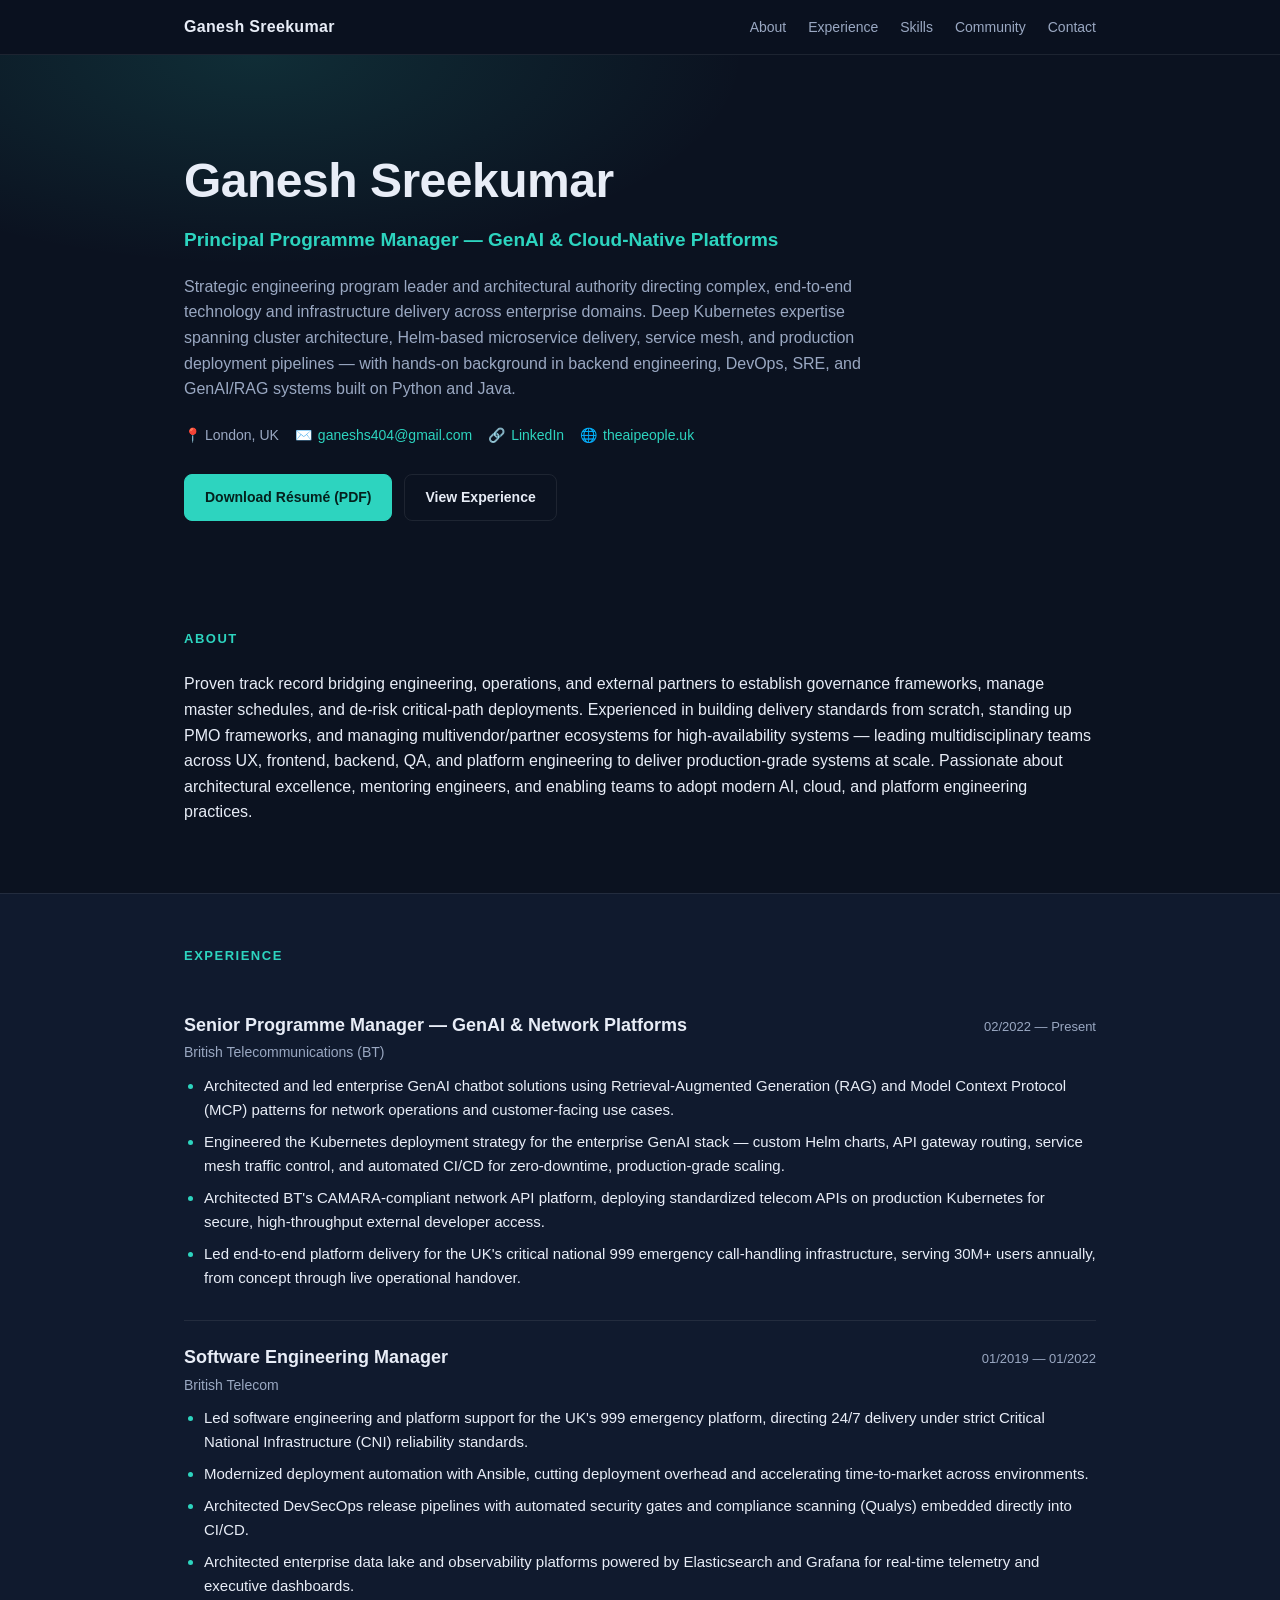
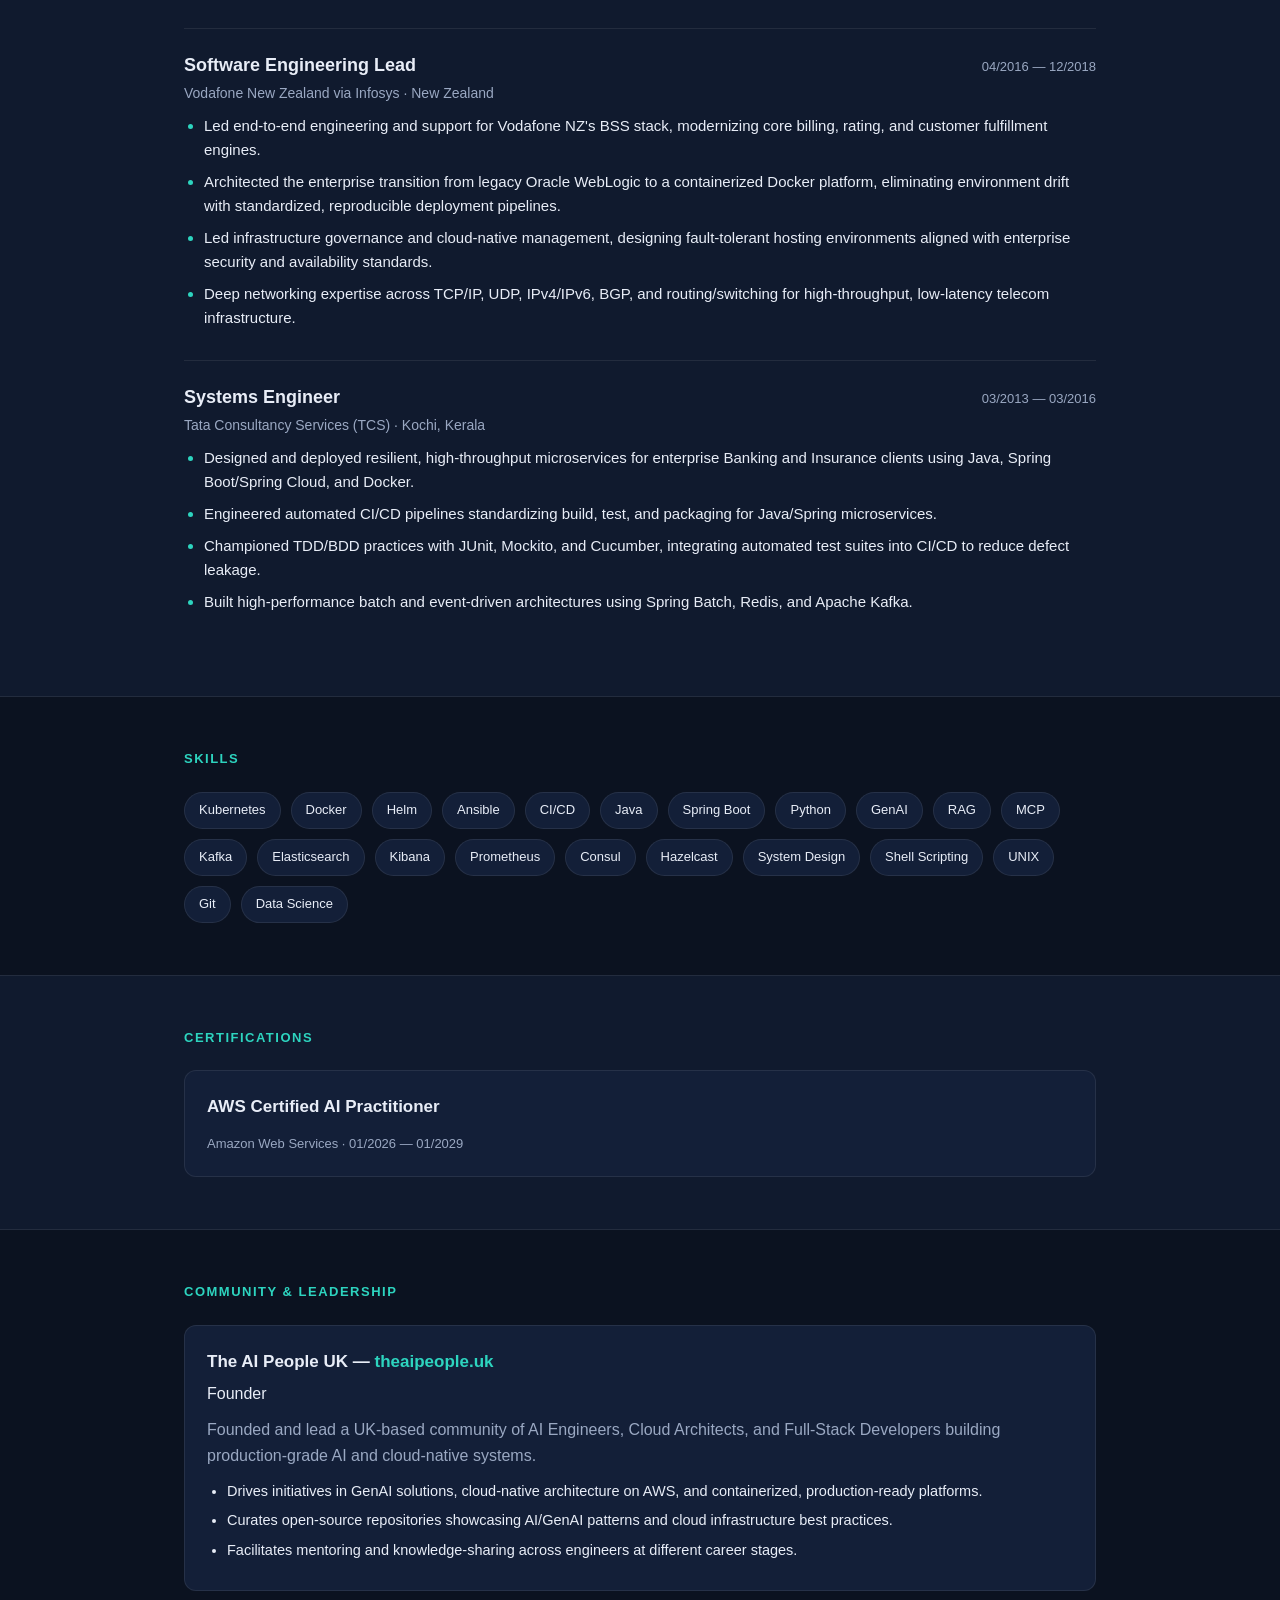
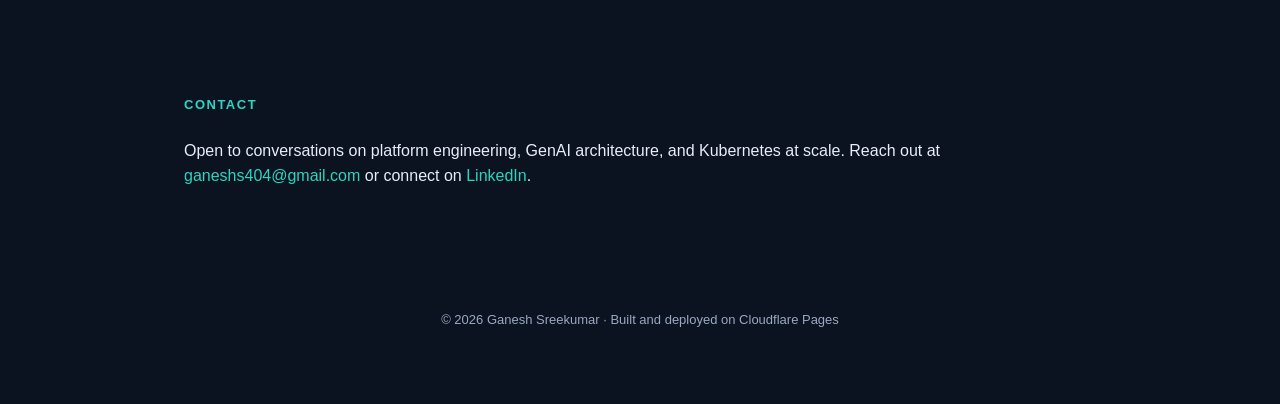
==== index.html @ 7998ae4f "Add files via upload portfolio files" ====
<!doctype html>
<html lang="en">
<head>
<meta charset="UTF-8" />
<meta name="viewport" content="width=device-width, initial-scale=1.0" />
<title>Ganesh Sreekumar — Principal Programme Manager</title>
<meta name="description" content="Ganesh Sreekumar — Strategic Engineering Program Leader specializing in Kubernetes, GenAI platforms, and cloud-native architecture." />
<style>
  :root{
    --bg: #0b1220;
    --bg-alt: #101a2e;
    --card: #131f38;
    --text: #e8edf7;
    --muted: #9aa8c2;
    --accent: #2dd4bf;
    --accent-soft: rgba(45, 212, 191, 0.14);
    --border: rgba(255,255,255,0.08);
    --max: 960px;
  }
  *{box-sizing:border-box;}
  html{scroll-behavior:smooth;}
  body{
    margin:0;
    font-family: -apple-system, BlinkMacSystemFont, "Segoe UI", Roboto, Helvetica, Arial, sans-serif;
    background: var(--bg);
    color: var(--text);
    line-height:1.6;
  }
  a{color:var(--accent); text-decoration:none;}
  a:hover{text-decoration:underline;}
  .wrap{max-width:var(--max); margin:0 auto; padding:0 24px;}

  header.site{
    position:sticky; top:0; z-index:10;
    background: rgba(11,18,32,0.85);
    backdrop-filter: blur(8px);
    border-bottom:1px solid var(--border);
  }
  nav.site{
    display:flex; align-items:center; justify-content:space-between;
    max-width:var(--max); margin:0 auto; padding:14px 24px;
  }
  nav.site .brand{font-weight:700; letter-spacing:0.3px;}
  nav.site .links{display:flex; gap:22px; font-size:14px;}
  nav.site .links a{color:var(--muted);}
  nav.site .links a:hover{color:var(--text); text-decoration:none;}

  .hero{
    padding:88px 0 56px;
    background: radial-gradient(700px 300px at 20% 0%, var(--accent-soft), transparent 70%);
  }
  .hero h1{
    font-size:clamp(32px, 5vw, 48px);
    margin:0 0 6px;
    letter-spacing:-0.5px;
  }
  .hero .role{
    color:var(--accent);
    font-weight:600;
    font-size:19px;
    margin:0 0 18px;
  }
  .hero .summary{
    color:var(--muted);
    max-width:700px;
    font-size:16px;
  }
  .hero .meta{
    display:flex; flex-wrap:wrap; gap:16px;
    margin-top:22px; font-size:14px; color:var(--muted);
  }
  .hero .meta span{display:inline-flex; align-items:center; gap:6px;}
  .cta-row{margin-top:28px; display:flex; gap:12px; flex-wrap:wrap;}
  .btn{
    display:inline-block; padding:11px 20px; border-radius:8px;
    font-size:14px; font-weight:600; border:1px solid var(--border);
  }
  .btn.primary{background:var(--accent); color:#04211d; border-color:var(--accent);}
  .btn.primary:hover{opacity:0.9; text-decoration:none;}
  .btn.ghost{color:var(--text);}
  .btn.ghost:hover{border-color:var(--accent); text-decoration:none;}

  section{padding:52px 0;}
  section h2{
    font-size:13px; text-transform:uppercase; letter-spacing:1.5px;
    color:var(--accent); margin:0 0 22px;
  }
  section.alt{background:var(--bg-alt); border-top:1px solid var(--border); border-bottom:1px solid var(--border);}

  .job{
    padding:22px 0; border-top:1px solid var(--border);
  }
  .job:first-of-type{border-top:none;}
  .job-head{
    display:flex; justify-content:space-between; align-items:baseline; flex-wrap:wrap; gap:8px;
  }
  .job-head h3{margin:0; font-size:18px;}
  .job-head .dates{color:var(--muted); font-size:13px; white-space:nowrap;}
  .job .company{color:var(--muted); font-size:14px; margin:2px 0 10px;}
  .job ul{margin:0; padding-left:20px; color:var(--text);}
  .job li{margin-bottom:8px; font-size:15px;}
  .job li::marker{color:var(--accent);}

  .skills{display:flex; flex-wrap:wrap; gap:10px;}
  .skills span{
    background:var(--card); border:1px solid var(--border);
    padding:7px 14px; border-radius:999px; font-size:13px; color:var(--text);
  }

  .cert-card, .community-card{
    background:var(--card); border:1px solid var(--border); border-radius:12px;
    padding:22px;
  }
  .cert-card h3, .community-card h3{margin:0 0 6px; font-size:17px;}
  .cert-card .dates{color:var(--muted); font-size:13px; margin-bottom:0;}
  .community-card p{color:var(--muted); margin:10px 0 0;}
  .community-card ul{margin:12px 0 0; padding-left:20px; color:var(--text);}
  .community-card li{margin-bottom:6px; font-size:14.5px;}

  footer{
    padding:40px 0 60px; text-align:center; color:var(--muted); font-size:13px;
  }
  footer a{color:var(--muted);}
  footer a:hover{color:var(--accent);}
</style>
</head>
<body>

<header class="site">
  <nav class="site">
    <div class="brand">Ganesh Sreekumar</div>
    <div class="links">
      <a href="#about">About</a>
      <a href="#experience">Experience</a>
      <a href="#skills">Skills</a>
      <a href="#community">Community</a>
      <a href="#contact">Contact</a>
    </div>
  </nav>
</header>

<section class="hero">
  <div class="wrap">
    <h1>Ganesh Sreekumar</h1>
    <p class="role">Principal Programme Manager — GenAI &amp; Cloud-Native Platforms</p>
    <p class="summary">
      Strategic engineering program leader and architectural authority directing complex,
      end-to-end technology and infrastructure delivery across enterprise domains. Deep
      Kubernetes expertise spanning cluster architecture, Helm-based microservice delivery,
      service mesh, and production deployment pipelines — with hands-on background in
      backend engineering, DevOps, SRE, and GenAI/RAG systems built on Python and Java.
    </p>
    <div class="meta">
      <span>📍 London, UK</span>
      <span>✉️ <a href="mailto:ganeshs404@gmail.com">ganeshs404@gmail.com</a></span>
      <span>🔗 <a href="https://linkedin.com/in/ganesh-sreekumar-a148a0a6" target="_blank" rel="noopener">LinkedIn</a></span>
      <span>🌐 <a href="https://theaipeople.uk/" target="_blank" rel="noopener">theaipeople.uk</a></span>
    </div>
    <div class="cta-row">
      <a class="btn primary" href="resume.pdf" download>Download Résumé (PDF)</a>
      <a class="btn ghost" href="#experience">View Experience</a>
    </div>
  </div>
</section>

<section id="about">
  <div class="wrap">
    <h2>About</h2>
    <p class="summary" style="max-width:100%;">
      Proven track record bridging engineering, operations, and external partners to establish
      governance frameworks, manage master schedules, and de-risk critical-path deployments.
      Experienced in building delivery standards from scratch, standing up PMO frameworks, and
      managing multivendor/partner ecosystems for high-availability systems — leading
      multidisciplinary teams across UX, frontend, backend, QA, and platform engineering to
      deliver production-grade systems at scale. Passionate about architectural excellence,
      mentoring engineers, and enabling teams to adopt modern AI, cloud, and platform
      engineering practices.
    </p>
  </div>
</section>

<section id="experience" class="alt">
  <div class="wrap">
    <h2>Experience</h2>

    <div class="job">
      <div class="job-head">
        <h3>Senior Programme Manager — GenAI &amp; Network Platforms</h3>
        <span class="dates">02/2022 — Present</span>
      </div>
      <p class="company">British Telecommunications (BT)</p>
      <ul>
        <li>Architected and led enterprise GenAI chatbot solutions using Retrieval-Augmented Generation (RAG) and Model Context Protocol (MCP) patterns for network operations and customer-facing use cases.</li>
        <li>Engineered the Kubernetes deployment strategy for the enterprise GenAI stack — custom Helm charts, API gateway routing, service mesh traffic control, and automated CI/CD for zero-downtime, production-grade scaling.</li>
        <li>Architected BT's CAMARA-compliant network API platform, deploying standardized telecom APIs on production Kubernetes for secure, high-throughput external developer access.</li>
        <li>Led end-to-end platform delivery for the UK's critical national 999 emergency call-handling infrastructure, serving 30M+ users annually, from concept through live operational handover.</li>
      </ul>
    </div>

    <div class="job">
      <div class="job-head">
        <h3>Software Engineering Manager</h3>
        <span class="dates">01/2019 — 01/2022</span>
      </div>
      <p class="company">British Telecom</p>
      <ul>
        <li>Led software engineering and platform support for the UK's 999 emergency platform, directing 24/7 delivery under strict Critical National Infrastructure (CNI) reliability standards.</li>
        <li>Modernized deployment automation with Ansible, cutting deployment overhead and accelerating time-to-market across environments.</li>
        <li>Architected DevSecOps release pipelines with automated security gates and compliance scanning (Qualys) embedded directly into CI/CD.</li>
        <li>Architected enterprise data lake and observability platforms powered by Elasticsearch and Grafana for real-time telemetry and executive dashboards.</li>
      </ul>
    </div>

    <div class="job">
      <div class="job-head">
        <h3>Software Engineering Lead</h3>
        <span class="dates">04/2016 — 12/2018</span>
      </div>
      <p class="company">Vodafone New Zealand via Infosys · New Zealand</p>
      <ul>
        <li>Led end-to-end engineering and support for Vodafone NZ's BSS stack, modernizing core billing, rating, and customer fulfillment engines.</li>
        <li>Architected the enterprise transition from legacy Oracle WebLogic to a containerized Docker platform, eliminating environment drift with standardized, reproducible deployment pipelines.</li>
        <li>Led infrastructure governance and cloud-native management, designing fault-tolerant hosting environments aligned with enterprise security and availability standards.</li>
        <li>Deep networking expertise across TCP/IP, UDP, IPv4/IPv6, BGP, and routing/switching for high-throughput, low-latency telecom infrastructure.</li>
      </ul>
    </div>

    <div class="job">
      <div class="job-head">
        <h3>Systems Engineer</h3>
        <span class="dates">03/2013 — 03/2016</span>
      </div>
      <p class="company">Tata Consultancy Services (TCS) · Kochi, Kerala</p>
      <ul>
        <li>Designed and deployed resilient, high-throughput microservices for enterprise Banking and Insurance clients using Java, Spring Boot/Spring Cloud, and Docker.</li>
        <li>Engineered automated CI/CD pipelines standardizing build, test, and packaging for Java/Spring microservices.</li>
        <li>Championed TDD/BDD practices with JUnit, Mockito, and Cucumber, integrating automated test suites into CI/CD to reduce defect leakage.</li>
        <li>Built high-performance batch and event-driven architectures using Spring Batch, Redis, and Apache Kafka.</li>
      </ul>
    </div>
  </div>
</section>

<section id="skills">
  <div class="wrap">
    <h2>Skills</h2>
    <div class="skills">
      <span>Kubernetes</span><span>Docker</span><span>Helm</span><span>Ansible</span>
      <span>CI/CD</span><span>Java</span><span>Spring Boot</span><span>Python</span>
      <span>GenAI</span><span>RAG</span><span>MCP</span><span>Kafka</span>
      <span>Elasticsearch</span><span>Kibana</span><span>Prometheus</span><span>Consul</span>
      <span>Hazelcast</span><span>System Design</span><span>Shell Scripting</span><span>UNIX</span>
      <span>Git</span><span>Data Science</span>
    </div>
  </div>
</section>

<section id="certifications" class="alt">
  <div class="wrap">
    <h2>Certifications</h2>
    <div class="cert-card">
      <h3>AWS Certified AI Practitioner</h3>
      <p class="dates">Amazon Web Services · 01/2026 — 01/2029</p>
    </div>
  </div>
</section>

<section id="community">
  <div class="wrap">
    <h2>Community &amp; Leadership</h2>
    <div class="community-card">
      <h3>The AI People UK — <a href="https://theaipeople.uk/" target="_blank" rel="noopener">theaipeople.uk</a></h3>
      <p style="color:var(--text); margin:0;">Founder</p>
      <p>Founded and lead a UK-based community of AI Engineers, Cloud Architects, and Full-Stack Developers building production-grade AI and cloud-native systems.</p>
      <ul>
        <li>Drives initiatives in GenAI solutions, cloud-native architecture on AWS, and containerized, production-ready platforms.</li>
        <li>Curates open-source repositories showcasing AI/GenAI patterns and cloud infrastructure best practices.</li>
        <li>Facilitates mentoring and knowledge-sharing across engineers at different career stages.</li>
      </ul>
    </div>
  </div>
</section>

<section id="contact">
  <div class="wrap">
    <h2>Contact</h2>
    <p class="summary" style="max-width:100%;">
      Open to conversations on platform engineering, GenAI architecture, and Kubernetes at scale.
      Reach out at <a href="mailto:ganeshs404@gmail.com">ganeshs404@gmail.com</a> or connect on
      <a href="https://linkedin.com/in/ganesh-sreekumar-a148a0a6" target="_blank" rel="noopener">LinkedIn</a>.
    </p>
  </div>
</section>

<footer>
  <div class="wrap">
    <p>© <span id="year"></span> Ganesh Sreekumar · Built and deployed on Cloudflare Pages</p>
  </div>
</footer>

<script>document.getElementById('year').textContent = new Date().getFullYear();</script>
</body>
</html>
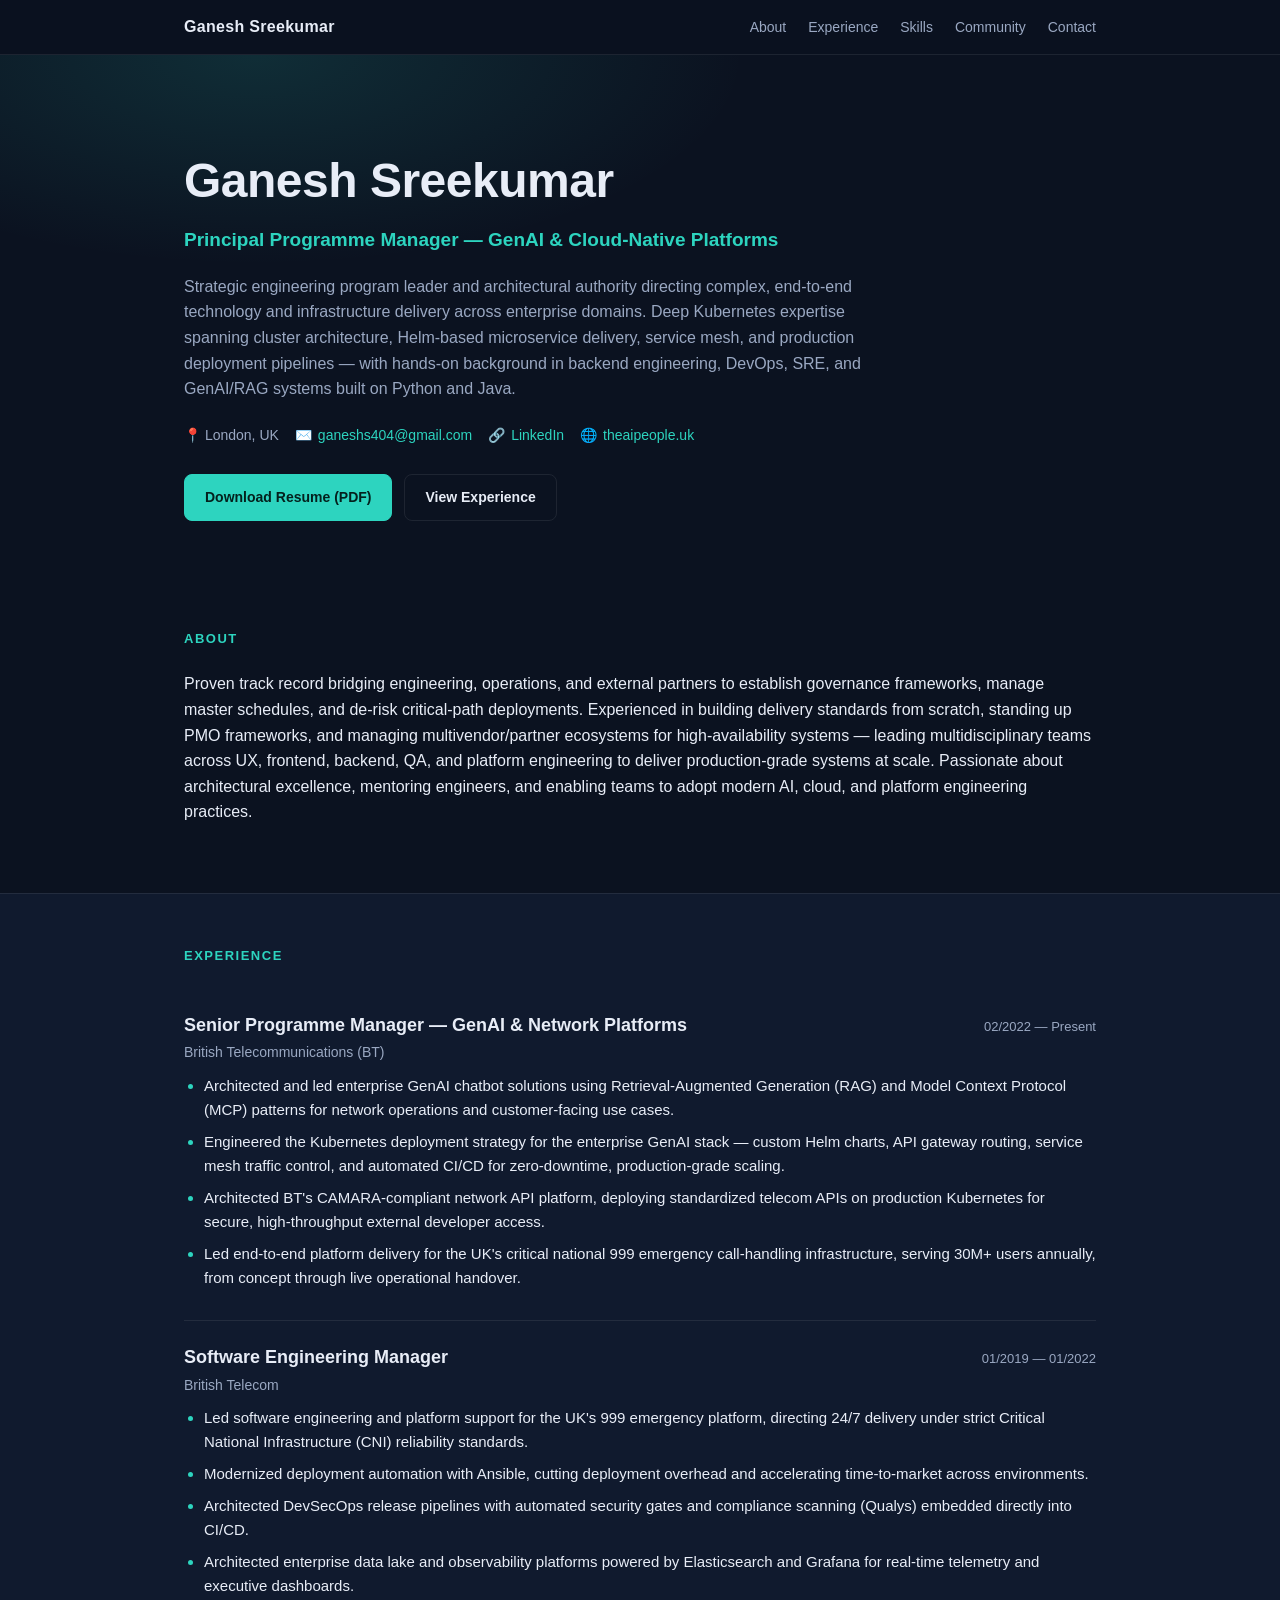
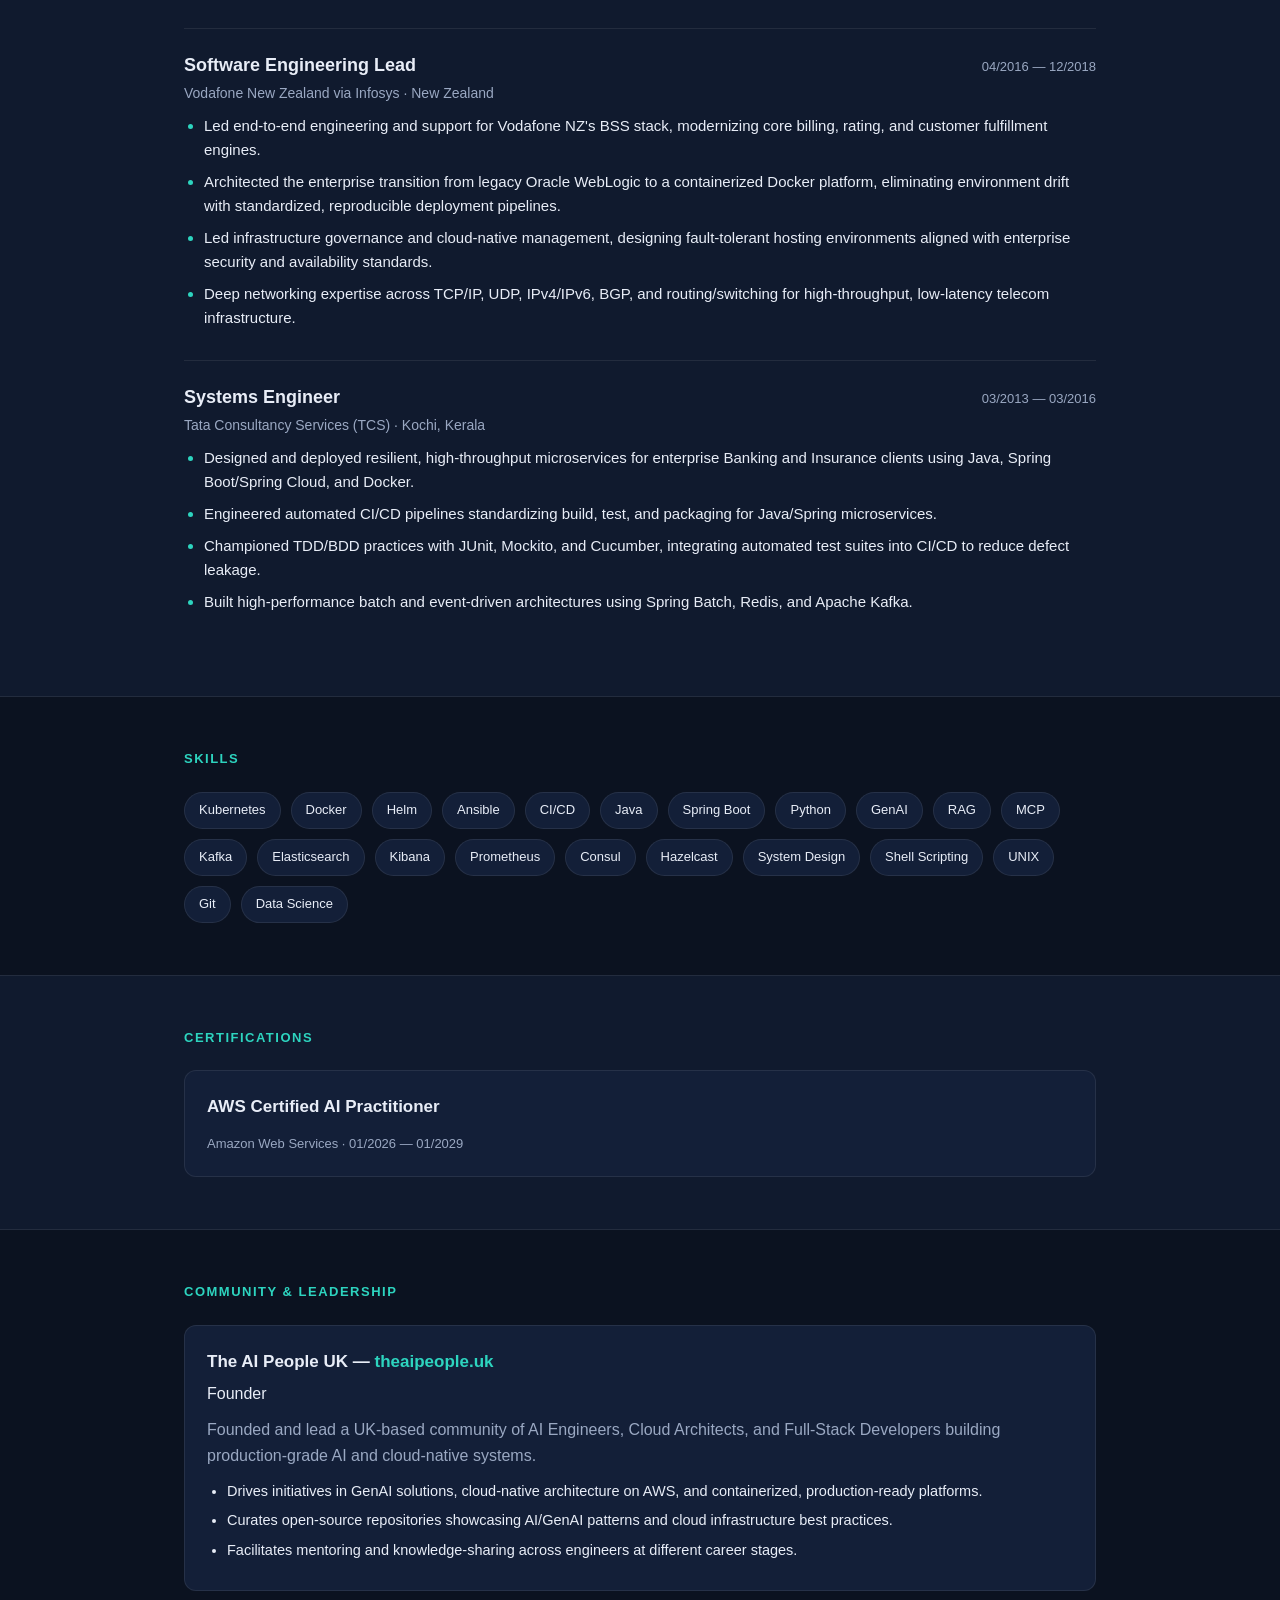
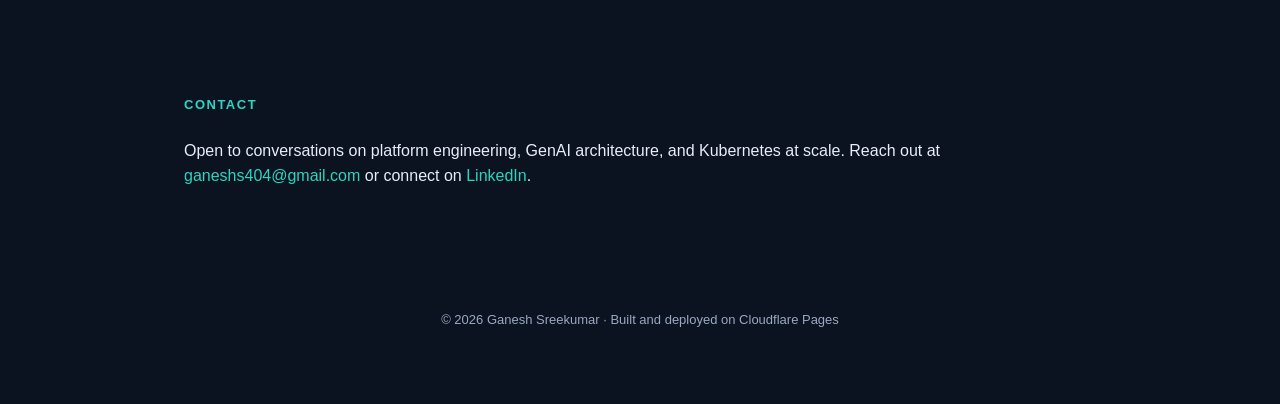
==== commit 1d6274c0: "Add files via upload" ====
--- a/index.html
+++ b/index.html
@@ -154,10 +154,10 @@
       <span>📍 London, UK</span>
       <span>✉️ <a href="mailto:ganeshs404@gmail.com">ganeshs404@gmail.com</a></span>
       <span>🔗 <a href="https://linkedin.com/in/ganesh-sreekumar-a148a0a6" target="_blank" rel="noopener">LinkedIn</a></span>
-      <span>🌐 <a href="https://theaipeople.uk/" target="_blank" rel="noopener">theaipeople.uk</a></span>
+      <span>🌐 <a href="https://ganeshsreekumar.com" target="_blank" rel="noopener">theaipeople.uk</a></span>
     </div>
     <div class="cta-row">
-      <a class="btn primary" href="resume.pdf" download>Download Résumé (PDF)</a>
+      <a class="btn primary" href="resume.pdf" download>Download Resume (PDF)</a>
       <a class="btn ghost" href="#experience">View Experience</a>
     </div>
   </div>
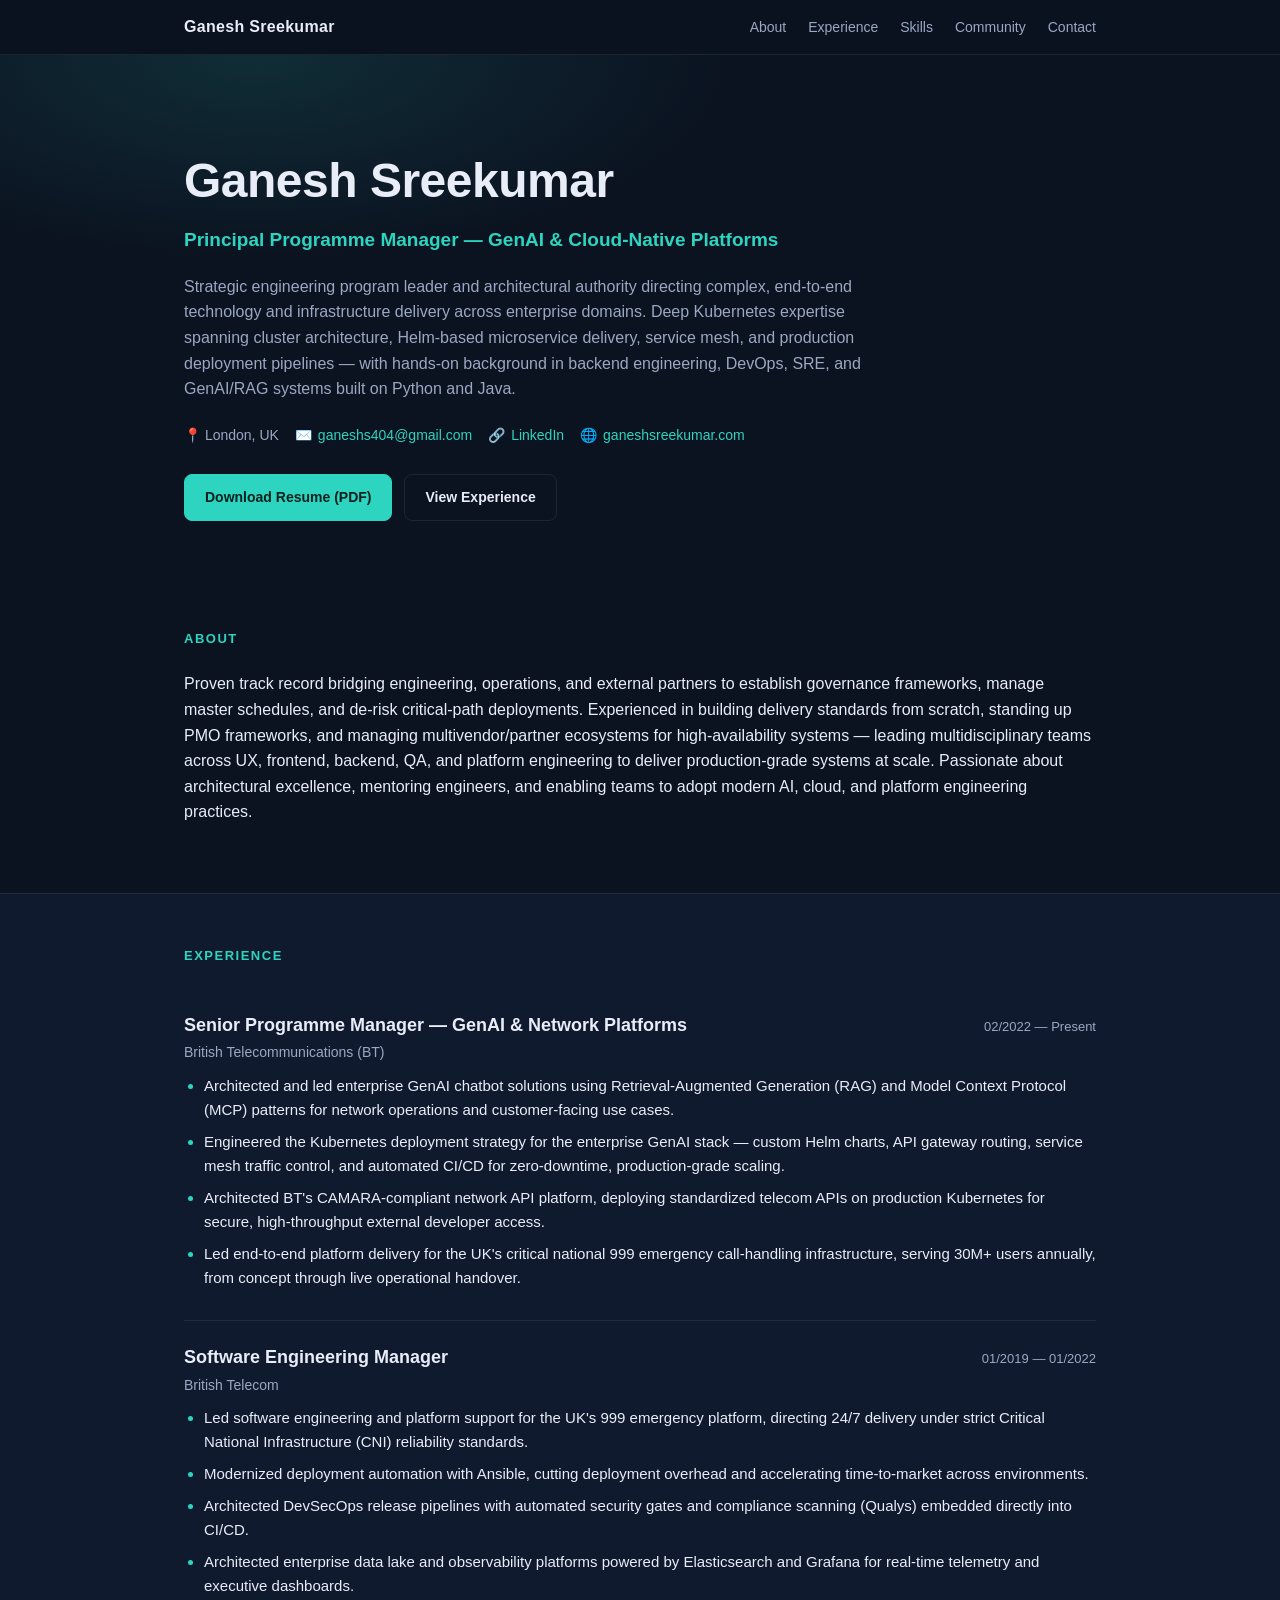
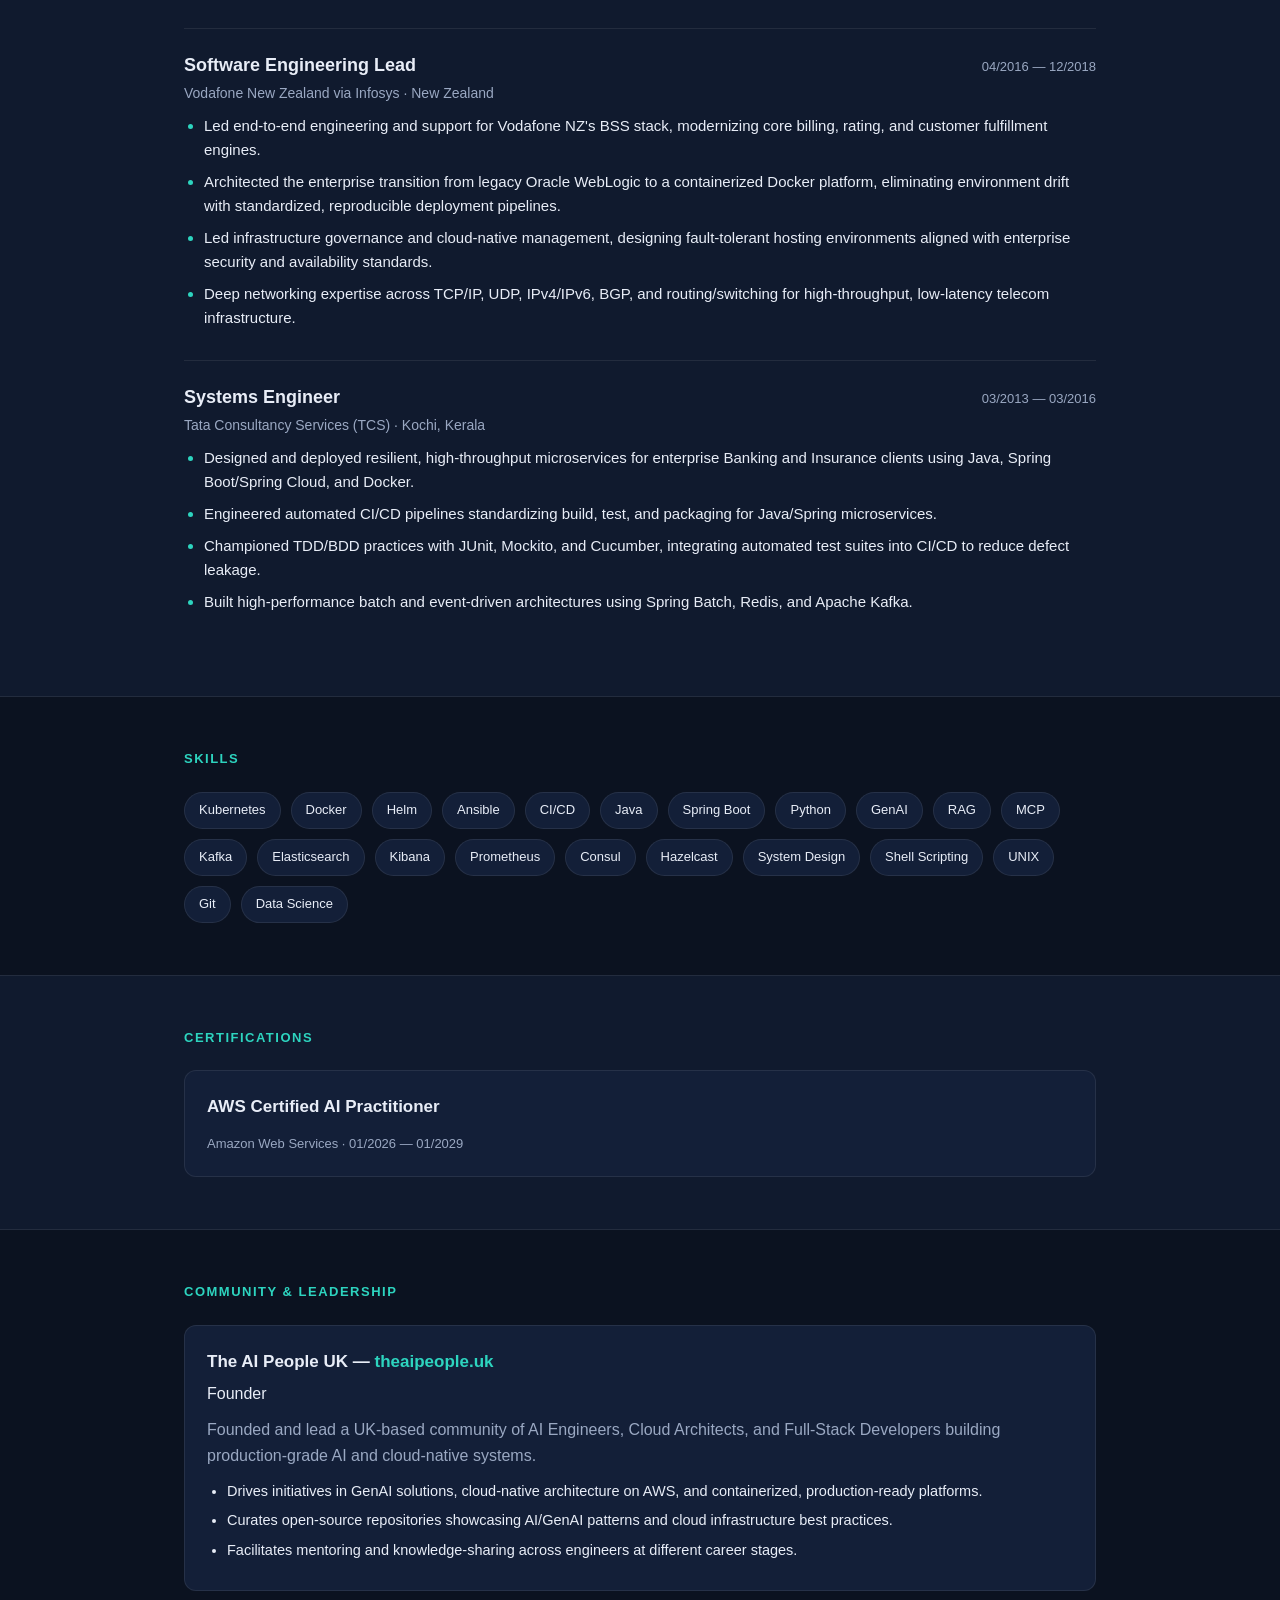
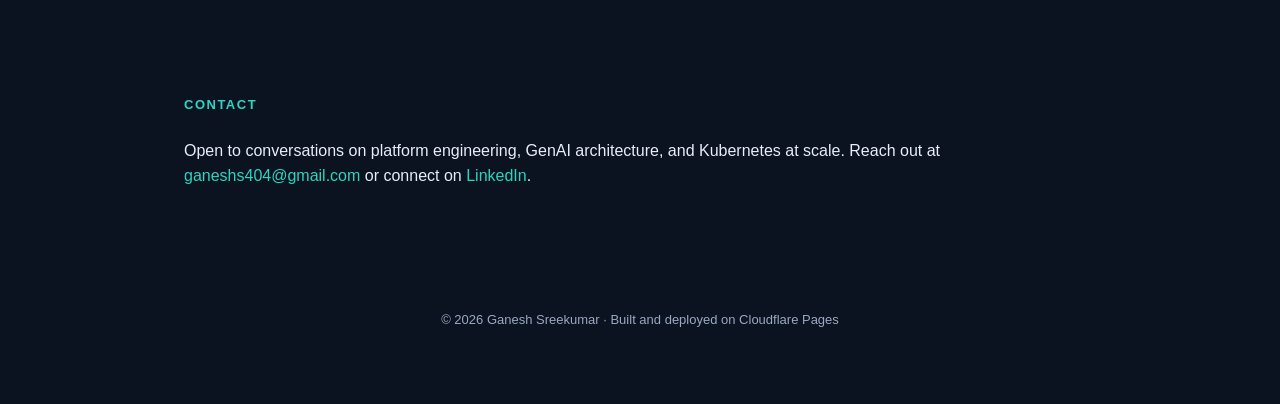
==== commit c359667c: "Change website link to ganeshsreekumar.com Updated the website link in the meta section to point to " ====
--- a/index.html
+++ b/index.html
@@ -154,7 +154,7 @@
       <span>📍 London, UK</span>
       <span>✉️ <a href="mailto:ganeshs404@gmail.com">ganeshs404@gmail.com</a></span>
       <span>🔗 <a href="https://linkedin.com/in/ganesh-sreekumar-a148a0a6" target="_blank" rel="noopener">LinkedIn</a></span>
-      <span>🌐 <a href="https://ganeshsreekumar.com" target="_blank" rel="noopener">theaipeople.uk</a></span>
+      <span>🌐 <a href="https://ganeshsreekumar.com" target="_blank" rel="noopener">ganeshsreekumar.com</a></span>
     </div>
     <div class="cta-row">
       <a class="btn primary" href="resume.pdf" download>Download Resume (PDF)</a>
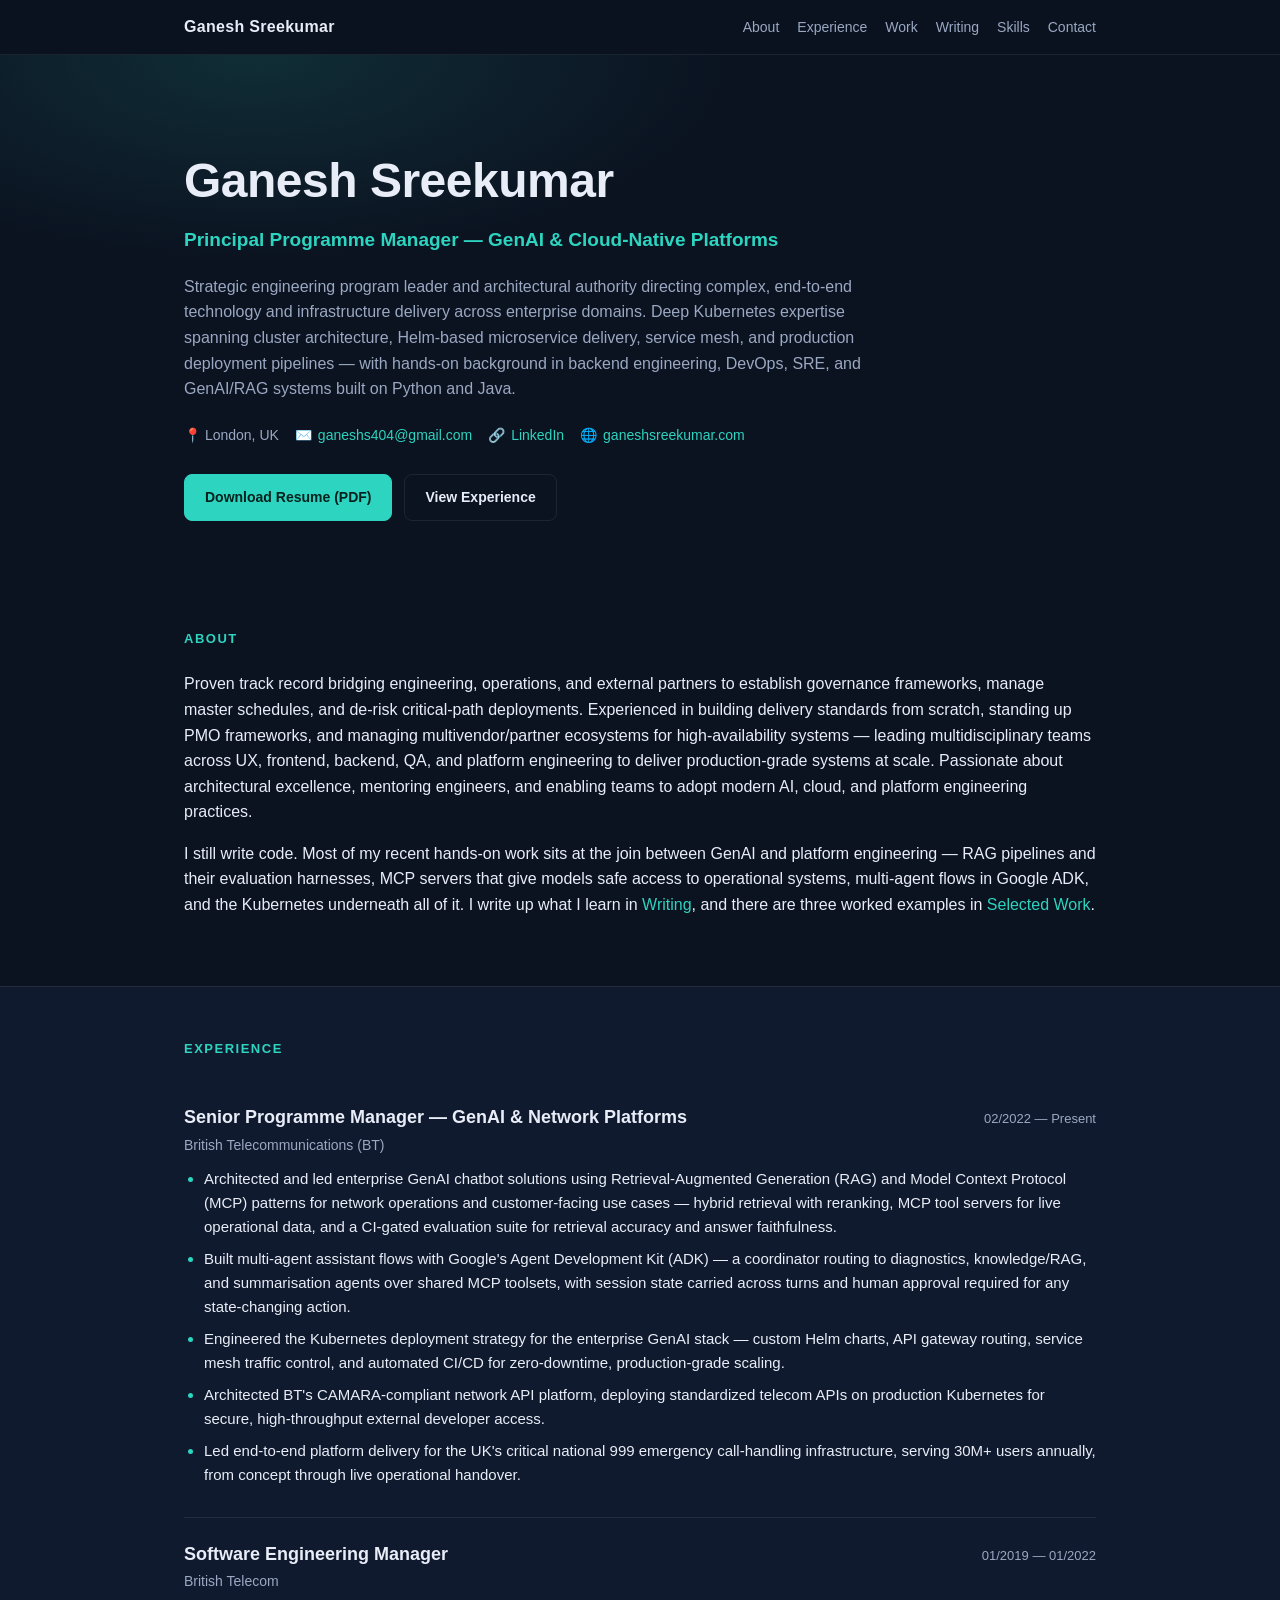
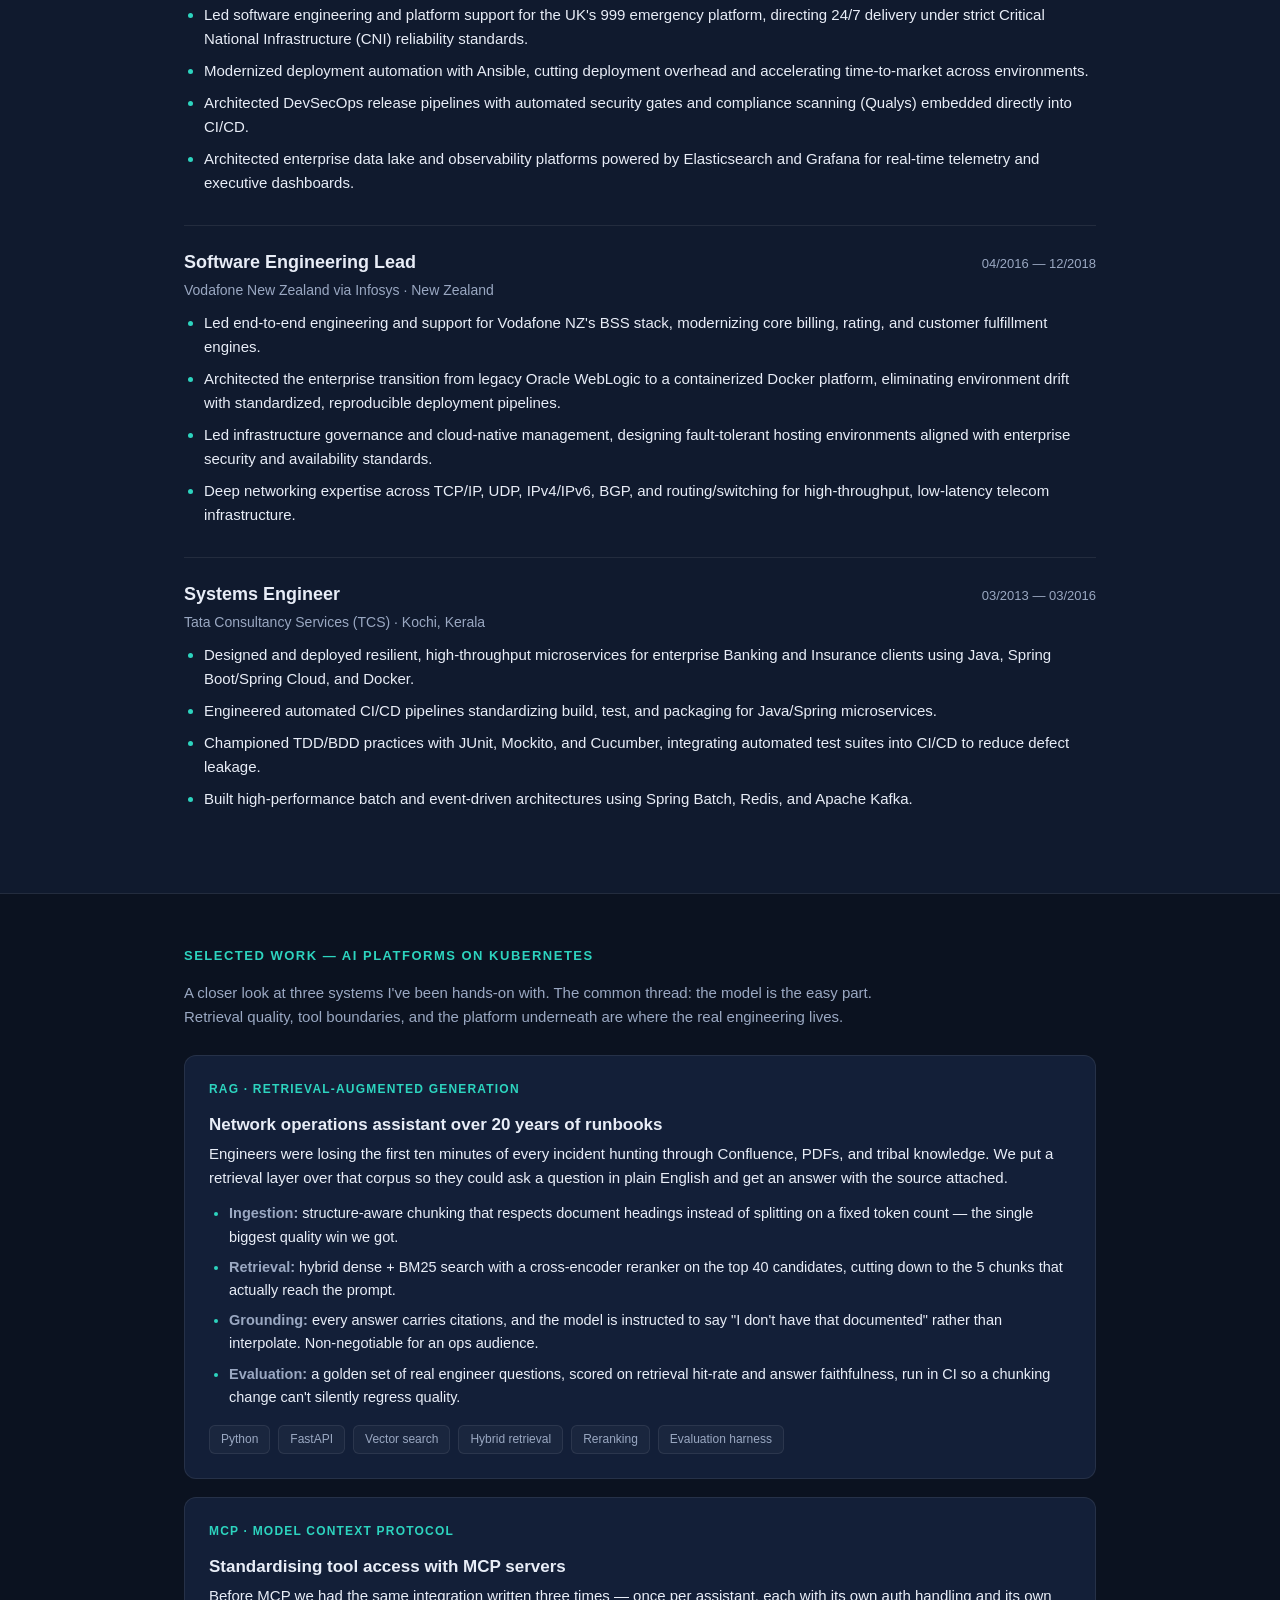
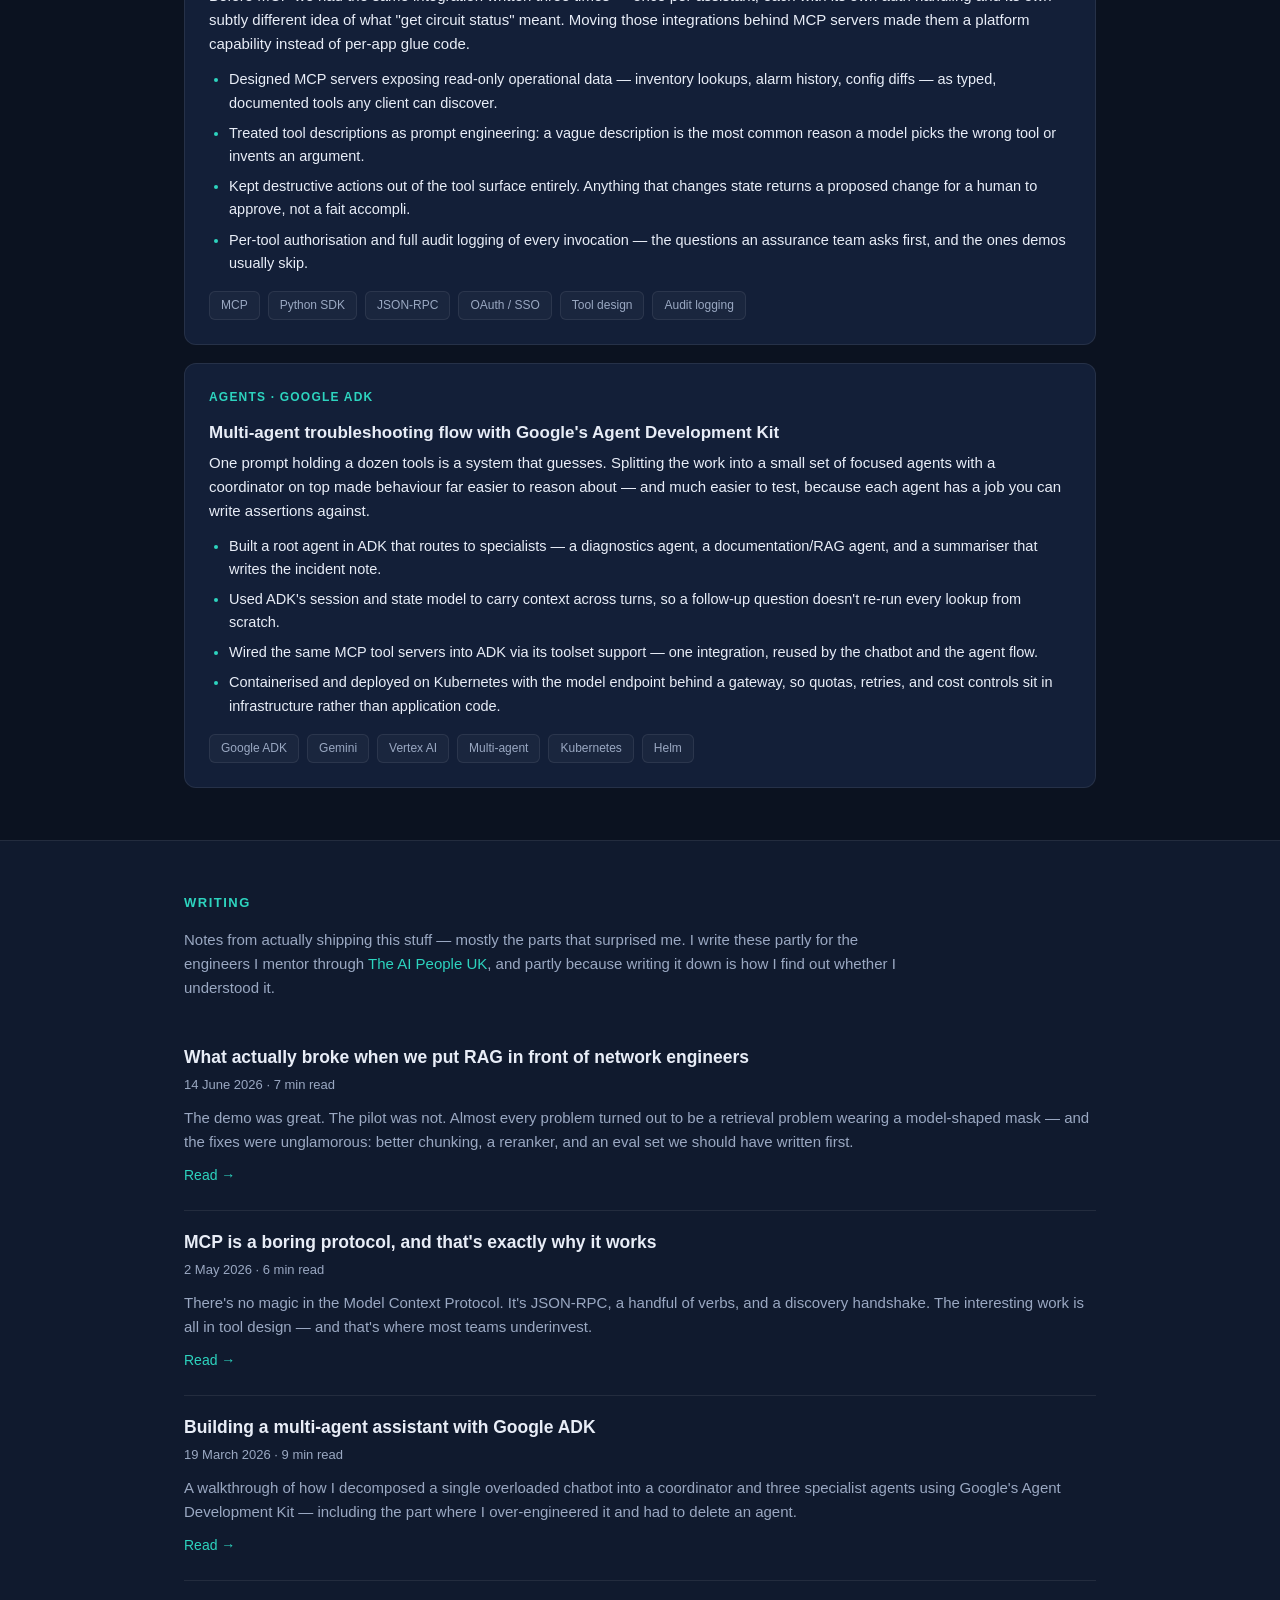
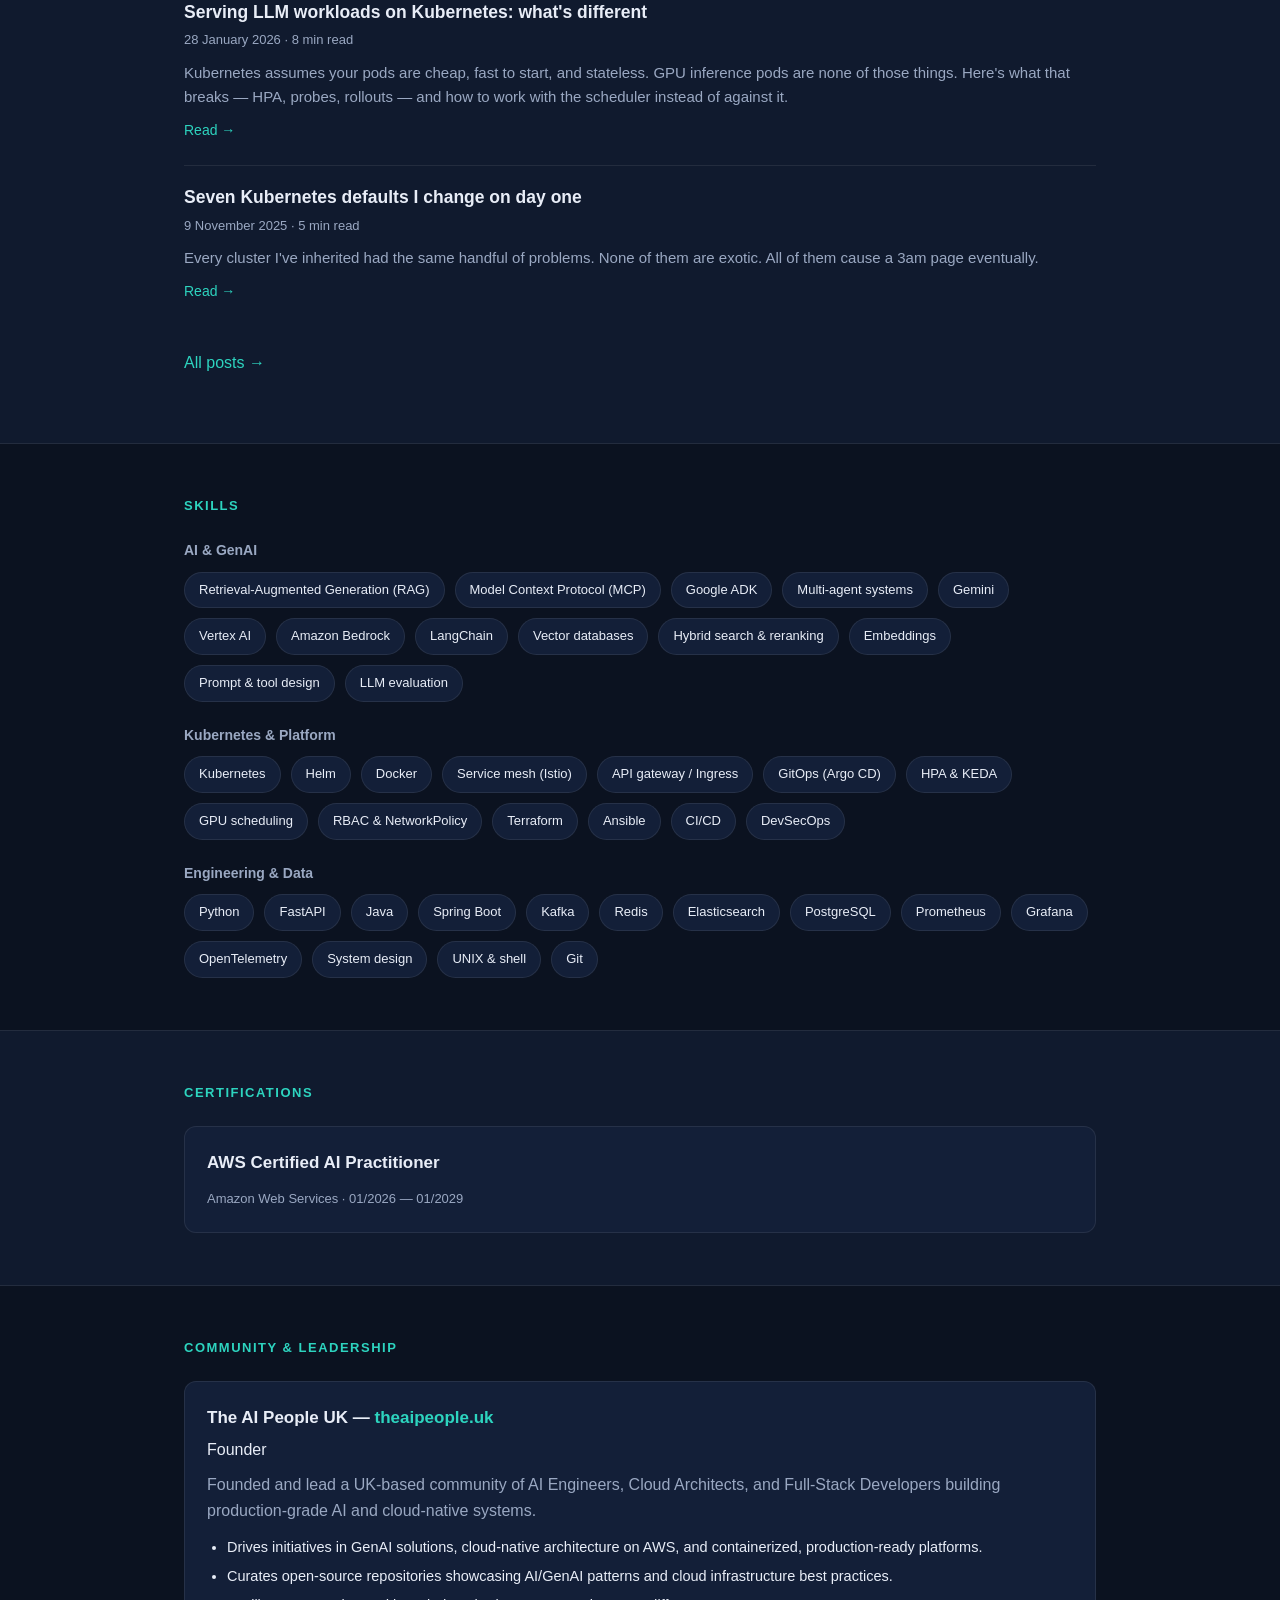
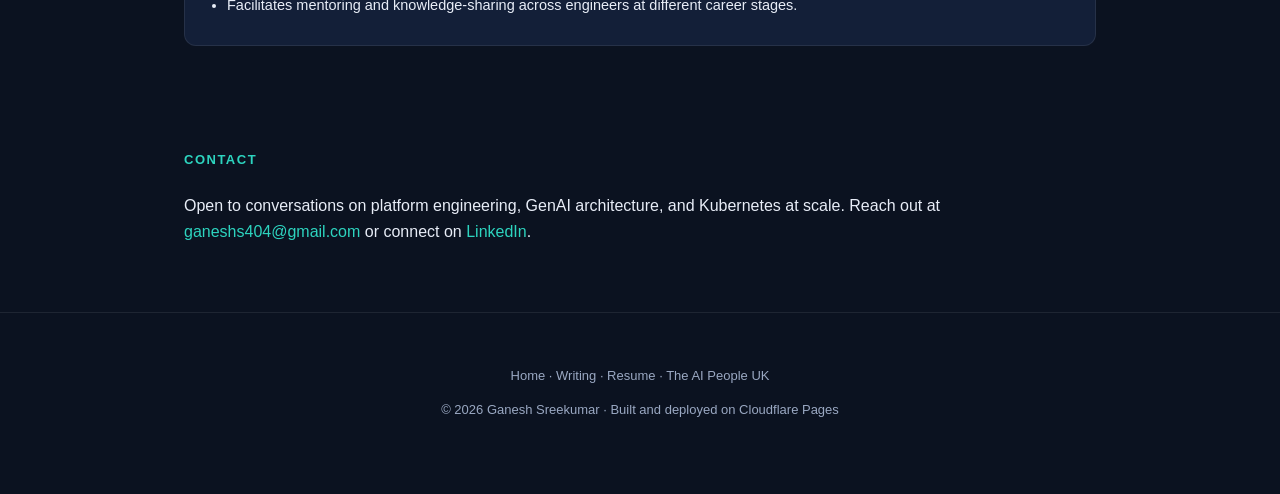
==== commit 75805ea5: "Add files via upload" ====
--- a/index.html
+++ b/index.html
@@ -4,136 +4,20 @@
 <meta charset="UTF-8" />
 <meta name="viewport" content="width=device-width, initial-scale=1.0" />
 <title>Ganesh Sreekumar — Principal Programme Manager</title>
-<meta name="description" content="Ganesh Sreekumar — Strategic Engineering Program Leader specializing in Kubernetes, GenAI platforms, and cloud-native architecture." />
-<style>
-  :root{
-    --bg: #0b1220;
-    --bg-alt: #101a2e;
-    --card: #131f38;
-    --text: #e8edf7;
-    --muted: #9aa8c2;
-    --accent: #2dd4bf;
-    --accent-soft: rgba(45, 212, 191, 0.14);
-    --border: rgba(255,255,255,0.08);
-    --max: 960px;
-  }
-  *{box-sizing:border-box;}
-  html{scroll-behavior:smooth;}
-  body{
-    margin:0;
-    font-family: -apple-system, BlinkMacSystemFont, "Segoe UI", Roboto, Helvetica, Arial, sans-serif;
-    background: var(--bg);
-    color: var(--text);
-    line-height:1.6;
-  }
-  a{color:var(--accent); text-decoration:none;}
-  a:hover{text-decoration:underline;}
-  .wrap{max-width:var(--max); margin:0 auto; padding:0 24px;}
-
-  header.site{
-    position:sticky; top:0; z-index:10;
-    background: rgba(11,18,32,0.85);
-    backdrop-filter: blur(8px);
-    border-bottom:1px solid var(--border);
-  }
-  nav.site{
-    display:flex; align-items:center; justify-content:space-between;
-    max-width:var(--max); margin:0 auto; padding:14px 24px;
-  }
-  nav.site .brand{font-weight:700; letter-spacing:0.3px;}
-  nav.site .links{display:flex; gap:22px; font-size:14px;}
-  nav.site .links a{color:var(--muted);}
-  nav.site .links a:hover{color:var(--text); text-decoration:none;}
-
-  .hero{
-    padding:88px 0 56px;
-    background: radial-gradient(700px 300px at 20% 0%, var(--accent-soft), transparent 70%);
-  }
-  .hero h1{
-    font-size:clamp(32px, 5vw, 48px);
-    margin:0 0 6px;
-    letter-spacing:-0.5px;
-  }
-  .hero .role{
-    color:var(--accent);
-    font-weight:600;
-    font-size:19px;
-    margin:0 0 18px;
-  }
-  .hero .summary{
-    color:var(--muted);
-    max-width:700px;
-    font-size:16px;
-  }
-  .hero .meta{
-    display:flex; flex-wrap:wrap; gap:16px;
-    margin-top:22px; font-size:14px; color:var(--muted);
-  }
-  .hero .meta span{display:inline-flex; align-items:center; gap:6px;}
-  .cta-row{margin-top:28px; display:flex; gap:12px; flex-wrap:wrap;}
-  .btn{
-    display:inline-block; padding:11px 20px; border-radius:8px;
-    font-size:14px; font-weight:600; border:1px solid var(--border);
-  }
-  .btn.primary{background:var(--accent); color:#04211d; border-color:var(--accent);}
-  .btn.primary:hover{opacity:0.9; text-decoration:none;}
-  .btn.ghost{color:var(--text);}
-  .btn.ghost:hover{border-color:var(--accent); text-decoration:none;}
-
-  section{padding:52px 0;}
-  section h2{
-    font-size:13px; text-transform:uppercase; letter-spacing:1.5px;
-    color:var(--accent); margin:0 0 22px;
-  }
-  section.alt{background:var(--bg-alt); border-top:1px solid var(--border); border-bottom:1px solid var(--border);}
-
-  .job{
-    padding:22px 0; border-top:1px solid var(--border);
-  }
-  .job:first-of-type{border-top:none;}
-  .job-head{
-    display:flex; justify-content:space-between; align-items:baseline; flex-wrap:wrap; gap:8px;
-  }
-  .job-head h3{margin:0; font-size:18px;}
-  .job-head .dates{color:var(--muted); font-size:13px; white-space:nowrap;}
-  .job .company{color:var(--muted); font-size:14px; margin:2px 0 10px;}
-  .job ul{margin:0; padding-left:20px; color:var(--text);}
-  .job li{margin-bottom:8px; font-size:15px;}
-  .job li::marker{color:var(--accent);}
-
-  .skills{display:flex; flex-wrap:wrap; gap:10px;}
-  .skills span{
-    background:var(--card); border:1px solid var(--border);
-    padding:7px 14px; border-radius:999px; font-size:13px; color:var(--text);
-  }
-
-  .cert-card, .community-card{
-    background:var(--card); border:1px solid var(--border); border-radius:12px;
-    padding:22px;
-  }
-  .cert-card h3, .community-card h3{margin:0 0 6px; font-size:17px;}
-  .cert-card .dates{color:var(--muted); font-size:13px; margin-bottom:0;}
-  .community-card p{color:var(--muted); margin:10px 0 0;}
-  .community-card ul{margin:12px 0 0; padding-left:20px; color:var(--text);}
-  .community-card li{margin-bottom:6px; font-size:14.5px;}
-
-  footer{
-    padding:40px 0 60px; text-align:center; color:var(--muted); font-size:13px;
-  }
-  footer a{color:var(--muted);}
-  footer a:hover{color:var(--accent);}
-</style>
+<meta name="description" content="Ganesh Sreekumar — engineering programme leader in London working on Kubernetes platforms and production GenAI systems: RAG, MCP, and multi-agent assistants built with Google ADK." />
+<link rel="stylesheet" href="styles.css" />
 </head>
 <body>
 
 <header class="site">
   <nav class="site">
-    <div class="brand">Ganesh Sreekumar</div>
+    <a class="brand" href="index.html">Ganesh Sreekumar</a>
     <div class="links">
       <a href="#about">About</a>
       <a href="#experience">Experience</a>
+      <a href="#work">Work</a>
+      <a href="#writing">Writing</a>
       <a href="#skills">Skills</a>
-      <a href="#community">Community</a>
       <a href="#contact">Contact</a>
     </div>
   </nav>
@@ -176,6 +60,14 @@
       mentoring engineers, and enabling teams to adopt modern AI, cloud, and platform
       engineering practices.
     </p>
+    <p class="summary" style="max-width:100%; margin-top:16px;">
+      I still write code. Most of my recent hands-on work sits at the join between GenAI and
+      platform engineering — RAG pipelines and their evaluation harnesses, MCP servers that give
+      models safe access to operational systems, multi-agent flows in Google ADK, and the
+      Kubernetes underneath all of it. I write up what I learn in
+      <a href="#writing">Writing</a>, and there are three worked examples in
+      <a href="#work">Selected Work</a>.
+    </p>
   </div>
 </section>
 
@@ -190,7 +82,8 @@
       </div>
       <p class="company">British Telecommunications (BT)</p>
       <ul>
-        <li>Architected and led enterprise GenAI chatbot solutions using Retrieval-Augmented Generation (RAG) and Model Context Protocol (MCP) patterns for network operations and customer-facing use cases.</li>
+        <li>Architected and led enterprise GenAI chatbot solutions using Retrieval-Augmented Generation (RAG) and Model Context Protocol (MCP) patterns for network operations and customer-facing use cases — hybrid retrieval with reranking, MCP tool servers for live operational data, and a CI-gated evaluation suite for retrieval accuracy and answer faithfulness.</li>
+        <li>Built multi-agent assistant flows with Google's Agent Development Kit (ADK) — a coordinator routing to diagnostics, knowledge/RAG, and summarisation agents over shared MCP toolsets, with session state carried across turns and human approval required for any state-changing action.</li>
         <li>Engineered the Kubernetes deployment strategy for the enterprise GenAI stack — custom Helm charts, API gateway routing, service mesh traffic control, and automated CI/CD for zero-downtime, production-grade scaling.</li>
         <li>Architected BT's CAMARA-compliant network API platform, deploying standardized telecom APIs on production Kubernetes for secure, high-throughput external developer access.</li>
         <li>Led end-to-end platform delivery for the UK's critical national 999 emergency call-handling infrastructure, serving 30M+ users annually, from concept through live operational handover.</li>
@@ -241,16 +134,185 @@
   </div>
 </section>
 
+<section id="work">
+  <div class="wrap">
+    <h2>Selected Work — AI Platforms on Kubernetes</h2>
+    <p class="section-intro">
+      A closer look at three systems I've been hands-on with. The common thread: the model is
+      the easy part. Retrieval quality, tool boundaries, and the platform underneath are where
+      the real engineering lives.
+    </p>
+
+    <div class="work-grid">
+
+      <div class="work-card">
+        <p class="kicker">RAG · Retrieval-Augmented Generation</p>
+        <h3>Network operations assistant over 20 years of runbooks</h3>
+        <p>
+          Engineers were losing the first ten minutes of every incident hunting through
+          Confluence, PDFs, and tribal knowledge. We put a retrieval layer over that corpus so
+          they could ask a question in plain English and get an answer with the source attached.
+        </p>
+        <ul>
+          <li><span class="label">Ingestion:</span> structure-aware chunking that respects document headings instead of splitting on a fixed token count — the single biggest quality win we got.</li>
+          <li><span class="label">Retrieval:</span> hybrid dense + BM25 search with a cross-encoder reranker on the top 40 candidates, cutting down to the 5 chunks that actually reach the prompt.</li>
+          <li><span class="label">Grounding:</span> every answer carries citations, and the model is instructed to say "I don't have that documented" rather than interpolate. Non-negotiable for an ops audience.</li>
+          <li><span class="label">Evaluation:</span> a golden set of real engineer questions, scored on retrieval hit-rate and answer faithfulness, run in CI so a chunking change can't silently regress quality.</li>
+        </ul>
+        <div class="stack">
+          <span>Python</span><span>FastAPI</span><span>Vector search</span><span>Hybrid retrieval</span>
+          <span>Reranking</span><span>Evaluation harness</span>
+        </div>
+      </div>
+
+      <div class="work-card">
+        <p class="kicker">MCP · Model Context Protocol</p>
+        <h3>Standardising tool access with MCP servers</h3>
+        <p>
+          Before MCP we had the same integration written three times — once per assistant, each
+          with its own auth handling and its own subtly different idea of what "get circuit
+          status" meant. Moving those integrations behind MCP servers made them a platform
+          capability instead of per-app glue code.
+        </p>
+        <ul>
+          <li>Designed MCP servers exposing read-only operational data — inventory lookups, alarm history, config diffs — as typed, documented tools any client can discover.</li>
+          <li>Treated tool descriptions as prompt engineering: a vague description is the most common reason a model picks the wrong tool or invents an argument.</li>
+          <li>Kept destructive actions out of the tool surface entirely. Anything that changes state returns a proposed change for a human to approve, not a fait accompli.</li>
+          <li>Per-tool authorisation and full audit logging of every invocation — the questions an assurance team asks first, and the ones demos usually skip.</li>
+        </ul>
+        <div class="stack">
+          <span>MCP</span><span>Python SDK</span><span>JSON-RPC</span><span>OAuth / SSO</span>
+          <span>Tool design</span><span>Audit logging</span>
+        </div>
+      </div>
+
+      <div class="work-card">
+        <p class="kicker">Agents · Google ADK</p>
+        <h3>Multi-agent troubleshooting flow with Google's Agent Development Kit</h3>
+        <p>
+          One prompt holding a dozen tools is a system that guesses. Splitting the work into a
+          small set of focused agents with a coordinator on top made behaviour far easier to
+          reason about — and much easier to test, because each agent has a job you can write
+          assertions against.
+        </p>
+        <ul>
+          <li>Built a root agent in ADK that routes to specialists — a diagnostics agent, a documentation/RAG agent, and a summariser that writes the incident note.</li>
+          <li>Used ADK's session and state model to carry context across turns, so a follow-up question doesn't re-run every lookup from scratch.</li>
+          <li>Wired the same MCP tool servers into ADK via its toolset support — one integration, reused by the chatbot and the agent flow.</li>
+          <li>Containerised and deployed on Kubernetes with the model endpoint behind a gateway, so quotas, retries, and cost controls sit in infrastructure rather than application code.</li>
+        </ul>
+        <div class="stack">
+          <span>Google ADK</span><span>Gemini</span><span>Vertex AI</span><span>Multi-agent</span>
+          <span>Kubernetes</span><span>Helm</span>
+        </div>
+      </div>
+
+    </div>
+  </div>
+</section>
+
+<section id="writing" class="alt">
+  <div class="wrap">
+    <h2>Writing</h2>
+    <p class="section-intro">
+      Notes from actually shipping this stuff — mostly the parts that surprised me. I write
+      these partly for the engineers I mentor through
+      <a href="https://theaipeople.uk/" target="_blank" rel="noopener">The AI People UK</a>, and
+      partly because writing it down is how I find out whether I understood it.
+    </p>
+
+    <div class="post-list">
+
+      <div class="post-item">
+        <h3><a href="blog/rag-lessons-from-production.html">What actually broke when we put RAG in front of network engineers</a></h3>
+        <p class="post-meta">14 June 2026 · 7 min read</p>
+        <p class="excerpt">
+          The demo was great. The pilot was not. Almost every problem turned out to be a
+          retrieval problem wearing a model-shaped mask — and the fixes were unglamorous:
+          better chunking, a reranker, and an eval set we should have written first.
+        </p>
+        <a class="more" href="blog/rag-lessons-from-production.html">Read →</a>
+      </div>
+
+      <div class="post-item">
+        <h3><a href="blog/mcp-is-boring.html">MCP is a boring protocol, and that's exactly why it works</a></h3>
+        <p class="post-meta">2 May 2026 · 6 min read</p>
+        <p class="excerpt">
+          There's no magic in the Model Context Protocol. It's JSON-RPC, a handful of verbs, and
+          a discovery handshake. The interesting work is all in tool design — and that's where
+          most teams underinvest.
+        </p>
+        <a class="more" href="blog/mcp-is-boring.html">Read →</a>
+      </div>
+
+      <div class="post-item">
+        <h3><a href="blog/building-agents-with-google-adk.html">Building a multi-agent assistant with Google ADK</a></h3>
+        <p class="post-meta">19 March 2026 · 9 min read</p>
+        <p class="excerpt">
+          A walkthrough of how I decomposed a single overloaded chatbot into a coordinator and
+          three specialist agents using Google's Agent Development Kit — including the part
+          where I over-engineered it and had to delete an agent.
+        </p>
+        <a class="more" href="blog/building-agents-with-google-adk.html">Read →</a>
+      </div>
+
+      <div class="post-item">
+        <h3><a href="blog/llm-workloads-on-kubernetes.html">Serving LLM workloads on Kubernetes: what's different</a></h3>
+        <p class="post-meta">28 January 2026 · 8 min read</p>
+        <p class="excerpt">
+          Kubernetes assumes your pods are cheap, fast to start, and stateless. GPU inference
+          pods are none of those things. Here's what that breaks — HPA, probes, rollouts — and
+          how to work with the scheduler instead of against it.
+        </p>
+        <a class="more" href="blog/llm-workloads-on-kubernetes.html">Read →</a>
+      </div>
+
+      <div class="post-item">
+        <h3><a href="blog/kubernetes-defaults-i-change.html">Seven Kubernetes defaults I change on day one</a></h3>
+        <p class="post-meta">9 November 2025 · 5 min read</p>
+        <p class="excerpt">
+          Every cluster I've inherited had the same handful of problems. None of them are
+          exotic. All of them cause a 3am page eventually.
+        </p>
+        <a class="more" href="blog/kubernetes-defaults-i-change.html">Read →</a>
+      </div>
+
+    </div>
+
+    <p style="margin-top:26px;"><a href="blog/index.html">All posts →</a></p>
+  </div>
+</section>
+
 <section id="skills">
   <div class="wrap">
     <h2>Skills</h2>
-    <div class="skills">
-      <span>Kubernetes</span><span>Docker</span><span>Helm</span><span>Ansible</span>
-      <span>CI/CD</span><span>Java</span><span>Spring Boot</span><span>Python</span>
-      <span>GenAI</span><span>RAG</span><span>MCP</span><span>Kafka</span>
-      <span>Elasticsearch</span><span>Kibana</span><span>Prometheus</span><span>Consul</span>
-      <span>Hazelcast</span><span>System Design</span><span>Shell Scripting</span><span>UNIX</span>
-      <span>Git</span><span>Data Science</span>
+    <div class="skill-group">
+      <h3>AI &amp; GenAI</h3>
+      <div class="skills">
+        <span>Retrieval-Augmented Generation (RAG)</span><span>Model Context Protocol (MCP)</span>
+        <span>Google ADK</span><span>Multi-agent systems</span><span>Gemini</span>
+        <span>Vertex AI</span><span>Amazon Bedrock</span><span>LangChain</span>
+        <span>Vector databases</span><span>Hybrid search &amp; reranking</span>
+        <span>Embeddings</span><span>Prompt &amp; tool design</span><span>LLM evaluation</span>
+      </div>
+    </div>
+    <div class="skill-group">
+      <h3>Kubernetes &amp; Platform</h3>
+      <div class="skills">
+        <span>Kubernetes</span><span>Helm</span><span>Docker</span><span>Service mesh (Istio)</span>
+        <span>API gateway / Ingress</span><span>GitOps (Argo CD)</span><span>HPA &amp; KEDA</span>
+        <span>GPU scheduling</span><span>RBAC &amp; NetworkPolicy</span><span>Terraform</span>
+        <span>Ansible</span><span>CI/CD</span><span>DevSecOps</span>
+      </div>
+    </div>
+    <div class="skill-group">
+      <h3>Engineering &amp; Data</h3>
+      <div class="skills">
+        <span>Python</span><span>FastAPI</span><span>Java</span><span>Spring Boot</span>
+        <span>Kafka</span><span>Redis</span><span>Elasticsearch</span><span>PostgreSQL</span>
+        <span>Prometheus</span><span>Grafana</span><span>OpenTelemetry</span>
+        <span>System design</span><span>UNIX &amp; shell</span><span>Git</span>
+      </div>
     </div>
   </div>
 </section>
@@ -294,6 +356,7 @@
 
 <footer>
   <div class="wrap">
+    <p><a href="index.html">Home</a> · <a href="blog/index.html">Writing</a> · <a href="resume.pdf">Resume</a> · <a href="https://theaipeople.uk/" target="_blank" rel="noopener">The AI People UK</a></p>
     <p>© <span id="year"></span> Ganesh Sreekumar · Built and deployed on Cloudflare Pages</p>
   </div>
 </footer>
--- a/styles.css
+++ b/styles.css
@@ -0,0 +1,223 @@
+:root{
+  --bg: #0b1220;
+  --bg-alt: #101a2e;
+  --card: #131f38;
+  --text: #e8edf7;
+  --muted: #9aa8c2;
+  --accent: #2dd4bf;
+  --accent-soft: rgba(45, 212, 191, 0.14);
+  --border: rgba(255,255,255,0.08);
+  --max: 960px;
+}
+*{box-sizing:border-box;}
+html{scroll-behavior:smooth;}
+body{
+  margin:0;
+  font-family: -apple-system, BlinkMacSystemFont, "Segoe UI", Roboto, Helvetica, Arial, sans-serif;
+  background: var(--bg);
+  color: var(--text);
+  line-height:1.6;
+}
+a{color:var(--accent); text-decoration:none;}
+a:hover{text-decoration:underline;}
+.wrap{max-width:var(--max); margin:0 auto; padding:0 24px;}
+
+header.site{
+  position:sticky; top:0; z-index:10;
+  background: rgba(11,18,32,0.85);
+  backdrop-filter: blur(8px);
+  border-bottom:1px solid var(--border);
+}
+nav.site{
+  display:flex; align-items:center; justify-content:space-between;
+  max-width:var(--max); margin:0 auto; padding:14px 24px;
+}
+nav.site .brand{font-weight:700; letter-spacing:0.3px; color:var(--text);}
+nav.site .brand:hover{text-decoration:none;}
+nav.site .links{display:flex; gap:18px; font-size:14px; flex-wrap:wrap;}
+nav.site .links a{color:var(--muted);}
+nav.site .links a:hover{color:var(--text); text-decoration:none;}
+
+.hero{
+  padding:88px 0 56px;
+  background: radial-gradient(700px 300px at 20% 0%, var(--accent-soft), transparent 70%);
+}
+.hero h1{
+  font-size:clamp(32px, 5vw, 48px);
+  margin:0 0 6px;
+  letter-spacing:-0.5px;
+}
+.hero .role{
+  color:var(--accent);
+  font-weight:600;
+  font-size:19px;
+  margin:0 0 18px;
+}
+.hero .summary{
+  color:var(--muted);
+  max-width:700px;
+  font-size:16px;
+}
+.hero .meta{
+  display:flex; flex-wrap:wrap; gap:16px;
+  margin-top:22px; font-size:14px; color:var(--muted);
+}
+.hero .meta span{display:inline-flex; align-items:center; gap:6px;}
+.cta-row{margin-top:28px; display:flex; gap:12px; flex-wrap:wrap;}
+.btn{
+  display:inline-block; padding:11px 20px; border-radius:8px;
+  font-size:14px; font-weight:600; border:1px solid var(--border);
+}
+.btn.primary{background:var(--accent); color:#04211d; border-color:var(--accent);}
+.btn.primary:hover{opacity:0.9; text-decoration:none;}
+.btn.ghost{color:var(--text);}
+.btn.ghost:hover{border-color:var(--accent); text-decoration:none;}
+
+section{padding:52px 0;}
+section h2{
+  font-size:13px; text-transform:uppercase; letter-spacing:1.5px;
+  color:var(--accent); margin:0 0 22px;
+}
+section.alt{background:var(--bg-alt); border-top:1px solid var(--border); border-bottom:1px solid var(--border);}
+.section-intro{color:var(--muted); margin:-8px 0 26px; max-width:720px; font-size:15px;}
+
+.job{
+  padding:22px 0; border-top:1px solid var(--border);
+}
+.job:first-of-type{border-top:none;}
+.job-head{
+  display:flex; justify-content:space-between; align-items:baseline; flex-wrap:wrap; gap:8px;
+}
+.job-head h3{margin:0; font-size:18px;}
+.job-head .dates{color:var(--muted); font-size:13px; white-space:nowrap;}
+.job .company{color:var(--muted); font-size:14px; margin:2px 0 10px;}
+.job ul{margin:0; padding-left:20px; color:var(--text);}
+.job li{margin-bottom:8px; font-size:15px;}
+.job li::marker{color:var(--accent);}
+
+.skills{display:flex; flex-wrap:wrap; gap:10px;}
+.skills span{
+  background:var(--card); border:1px solid var(--border);
+  padding:7px 14px; border-radius:999px; font-size:13px; color:var(--text);
+}
+.skill-group{margin-bottom:22px;}
+.skill-group:last-child{margin-bottom:0;}
+.skill-group h3{
+  font-size:14px; margin:0 0 10px; color:var(--muted); font-weight:600;
+}
+
+.cert-card, .community-card{
+  background:var(--card); border:1px solid var(--border); border-radius:12px;
+  padding:22px;
+}
+.cert-card h3, .community-card h3{margin:0 0 6px; font-size:17px;}
+.cert-card .dates{color:var(--muted); font-size:13px; margin-bottom:0;}
+.community-card p{color:var(--muted); margin:10px 0 0;}
+.community-card ul{margin:12px 0 0; padding-left:20px; color:var(--text);}
+.community-card li{margin-bottom:6px; font-size:14.5px;}
+
+/* ---------- work / deep-dive cards ---------- */
+.work-grid{display:grid; gap:18px;}
+.work-card{
+  background:var(--card); border:1px solid var(--border); border-radius:12px;
+  padding:24px;
+}
+.work-card h3{margin:0 0 4px; font-size:17px;}
+.work-card .kicker{
+  color:var(--accent); font-size:12px; text-transform:uppercase;
+  letter-spacing:1.2px; margin:0 0 12px; font-weight:600;
+}
+.work-card p{margin:0 0 12px; font-size:15px;}
+.work-card p:last-child{margin-bottom:0;}
+.work-card .label{color:var(--muted); font-weight:600;}
+.work-card ul{margin:0 0 14px; padding-left:20px;}
+.work-card li{margin-bottom:7px; font-size:14.5px;}
+.work-card li::marker{color:var(--accent);}
+.stack{display:flex; flex-wrap:wrap; gap:8px; margin-top:16px;}
+.stack span{
+  border:1px solid var(--border); background:rgba(255,255,255,0.03);
+  padding:4px 11px; border-radius:6px; font-size:12px; color:var(--muted);
+}
+
+/* ---------- writing / blog ---------- */
+.post-list{display:grid; gap:2px;}
+.post-item{
+  padding:20px 0; border-top:1px solid var(--border);
+}
+.post-item:first-child{border-top:none;}
+.post-item h3{margin:0 0 6px; font-size:17.5px; line-height:1.35;}
+.post-item h3 a{color:var(--text);}
+.post-item h3 a:hover{color:var(--accent); text-decoration:none;}
+.post-meta{color:var(--muted); font-size:13px; margin:0 0 10px;}
+.post-item p.excerpt{color:var(--muted); margin:0; font-size:15px;}
+.post-item .more{font-size:14px; display:inline-block; margin-top:10px;}
+
+/* ---------- article ---------- */
+.article{max-width:720px; margin:0 auto; padding:64px 24px 40px;}
+.article .eyebrow{
+  color:var(--accent); font-size:12px; text-transform:uppercase;
+  letter-spacing:1.4px; margin:0 0 14px; font-weight:600;
+}
+.article h1{
+  font-size:clamp(28px, 4.2vw, 38px); line-height:1.2;
+  letter-spacing:-0.5px; margin:0 0 14px;
+}
+.article .byline{color:var(--muted); font-size:13.5px; margin:0 0 34px;}
+.article h2{
+  font-size:20px; text-transform:none; letter-spacing:-0.2px;
+  color:var(--text); margin:38px 0 12px;
+}
+.article h3{font-size:16.5px; margin:28px 0 10px;}
+.article p{font-size:16.5px; margin:0 0 18px;}
+.article ul, .article ol{padding-left:22px; margin:0 0 18px;}
+.article li{font-size:16.5px; margin-bottom:9px;}
+.article li::marker{color:var(--accent);}
+.article strong{color:#fff;}
+.article hr{border:none; border-top:1px solid var(--border); margin:38px 0;}
+.article blockquote{
+  margin:0 0 20px; padding:2px 0 2px 18px;
+  border-left:2px solid var(--accent); color:var(--muted); font-style:italic;
+}
+.article code{
+  background:rgba(255,255,255,0.06); border:1px solid var(--border);
+  padding:1.5px 6px; border-radius:5px; font-size:14px;
+  font-family: ui-monospace, SFMono-Regular, Menlo, Consolas, monospace;
+}
+.article pre{
+  background:#0a101c; border:1px solid var(--border);
+  border-radius:10px; padding:16px 18px; overflow-x:auto; margin:0 0 20px;
+}
+.article pre code{
+  background:none; border:none; padding:0; font-size:13.5px; line-height:1.55;
+  color:#cfe0f5; white-space:pre;
+}
+.callout{
+  background:var(--card); border:1px solid var(--border); border-left:3px solid var(--accent);
+  border-radius:8px; padding:16px 18px; margin:0 0 22px;
+}
+.callout p{margin:0; font-size:15.5px; color:var(--muted);}
+.callout p strong{color:var(--text);}
+.post-nav{
+  max-width:720px; margin:0 auto; padding:0 24px 70px;
+  display:flex; justify-content:space-between; gap:16px; flex-wrap:wrap;
+  font-size:14px;
+}
+.tags{display:flex; flex-wrap:wrap; gap:8px; margin:0 0 30px;}
+.tags span{
+  border:1px solid var(--border); background:rgba(255,255,255,0.03);
+  padding:3px 10px; border-radius:6px; font-size:12px; color:var(--muted);
+}
+
+footer{
+  padding:40px 0 60px; text-align:center; color:var(--muted); font-size:13px;
+  border-top:1px solid var(--border);
+}
+footer a{color:var(--muted);}
+footer a:hover{color:var(--accent);}
+
+@media (max-width:640px){
+  nav.site{flex-direction:column; align-items:flex-start; gap:10px;}
+  nav.site .links{gap:14px;}
+  .hero{padding:56px 0 40px;}
+  .article{padding-top:44px;}
+}
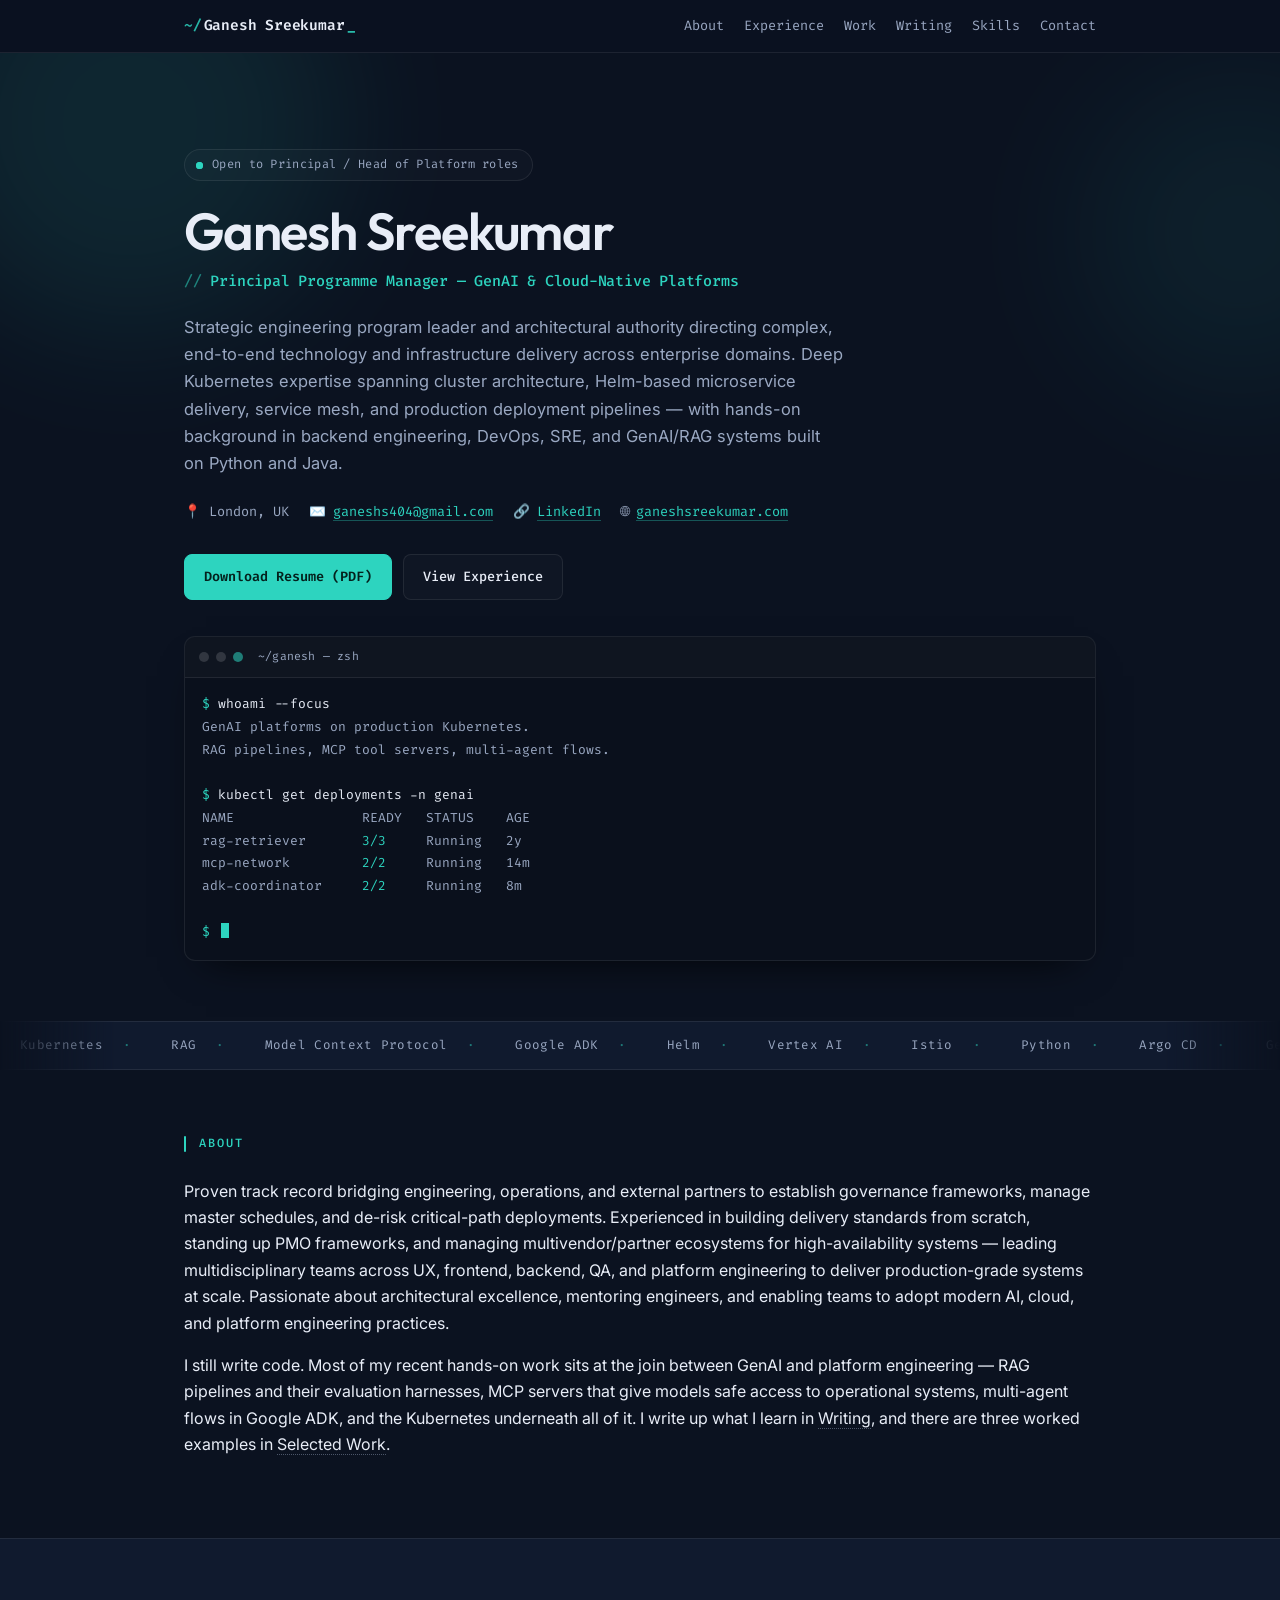
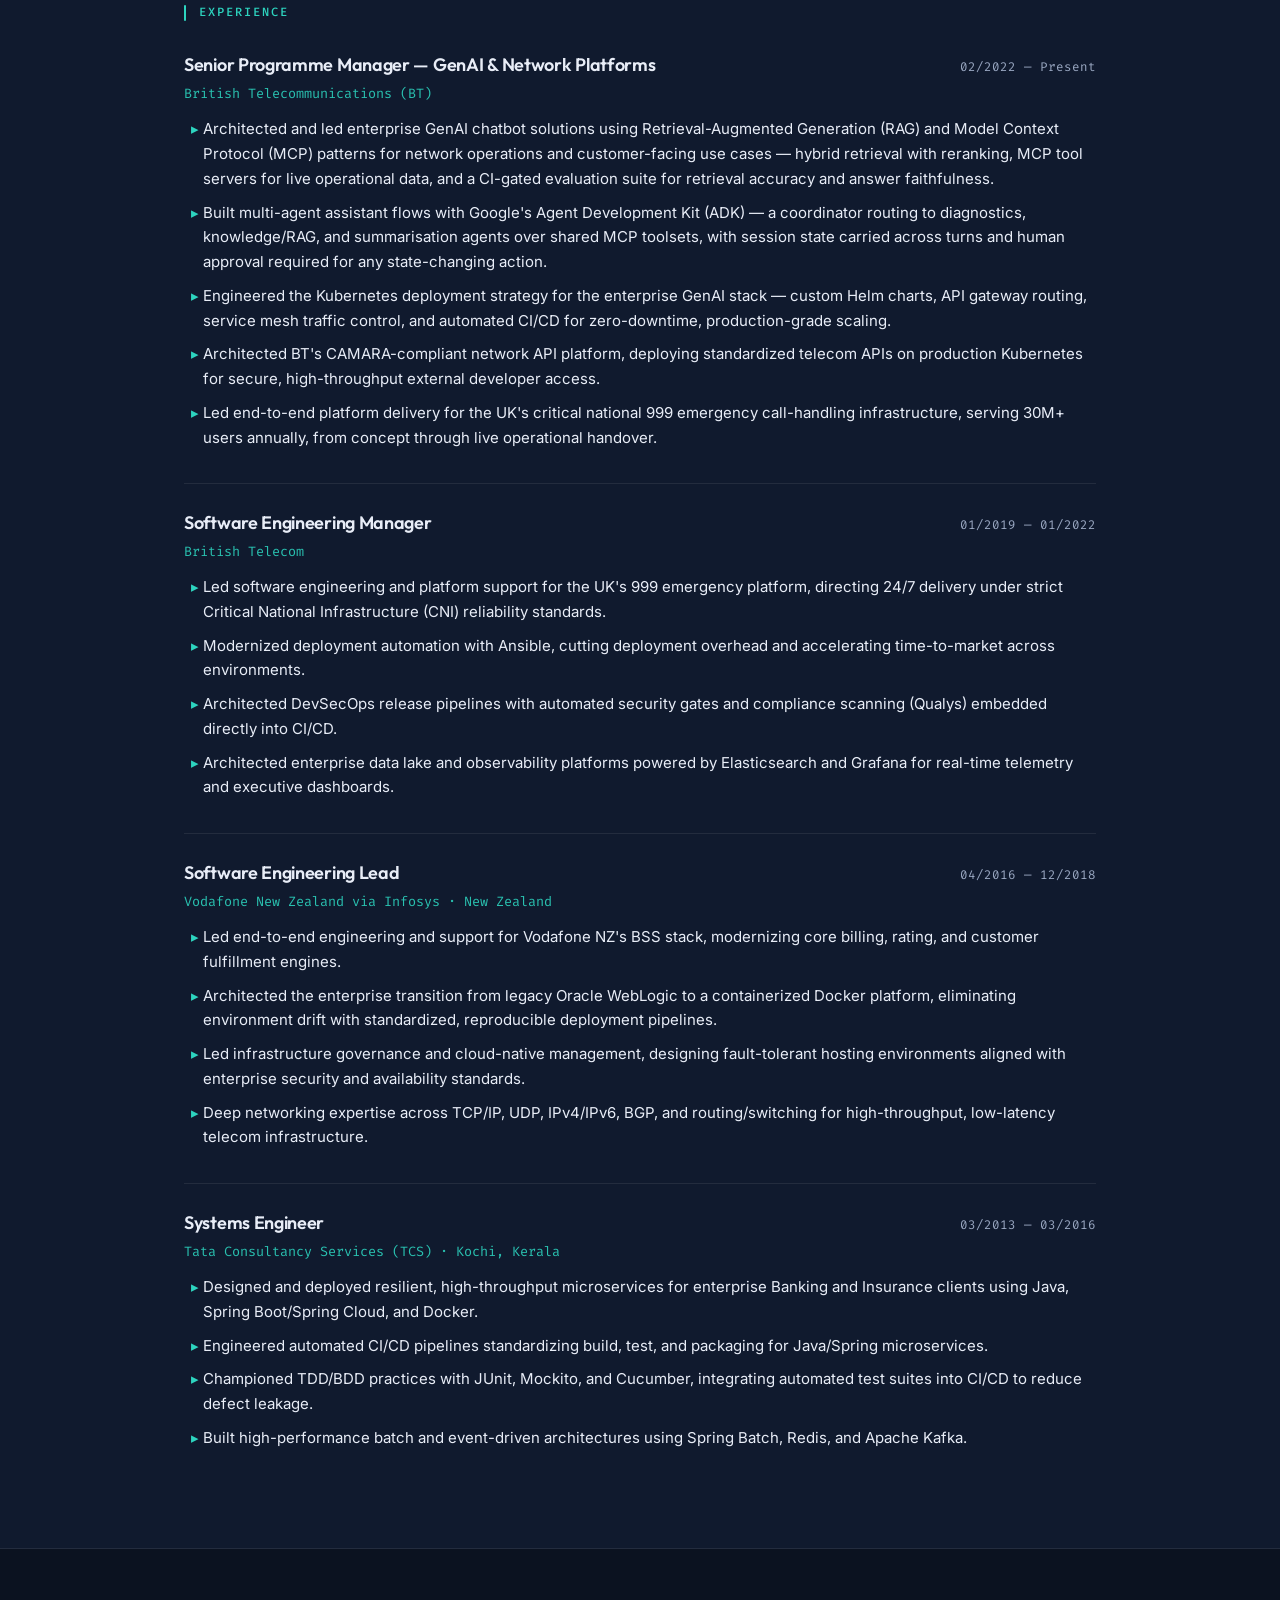
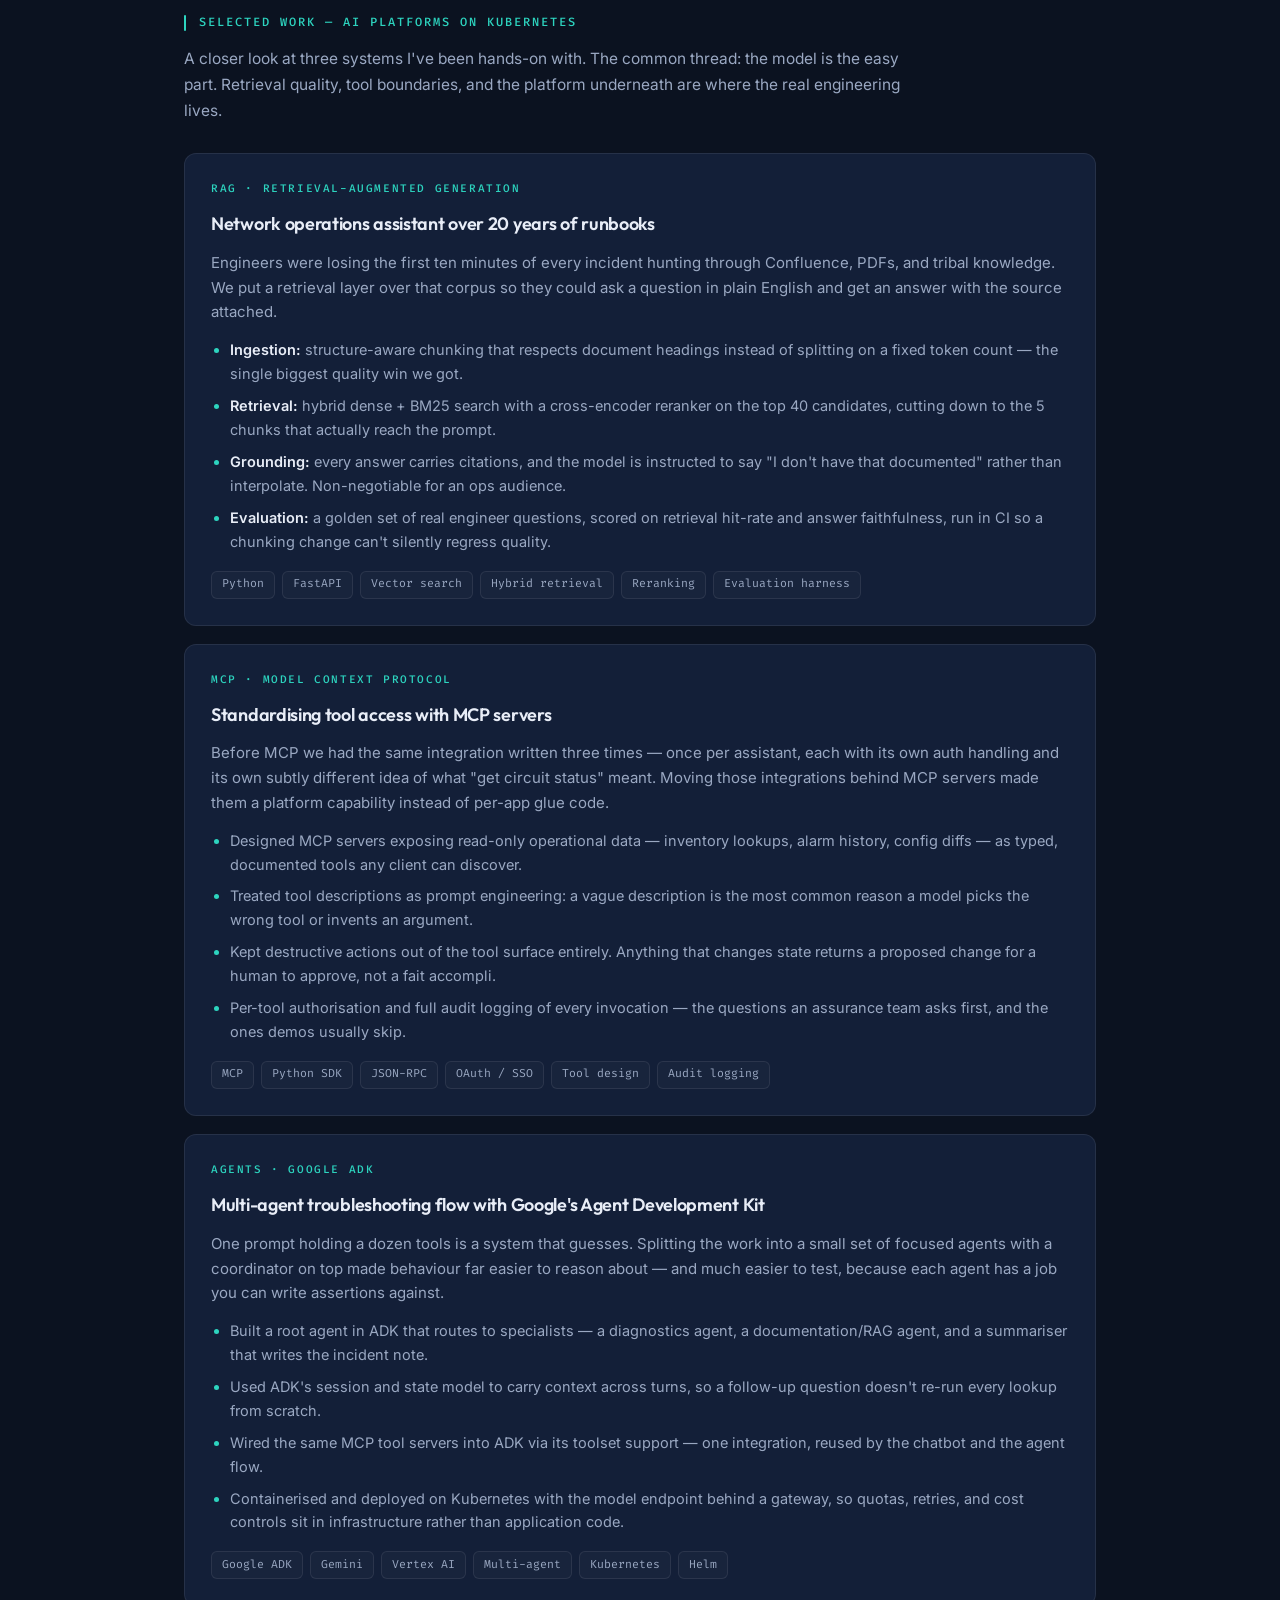
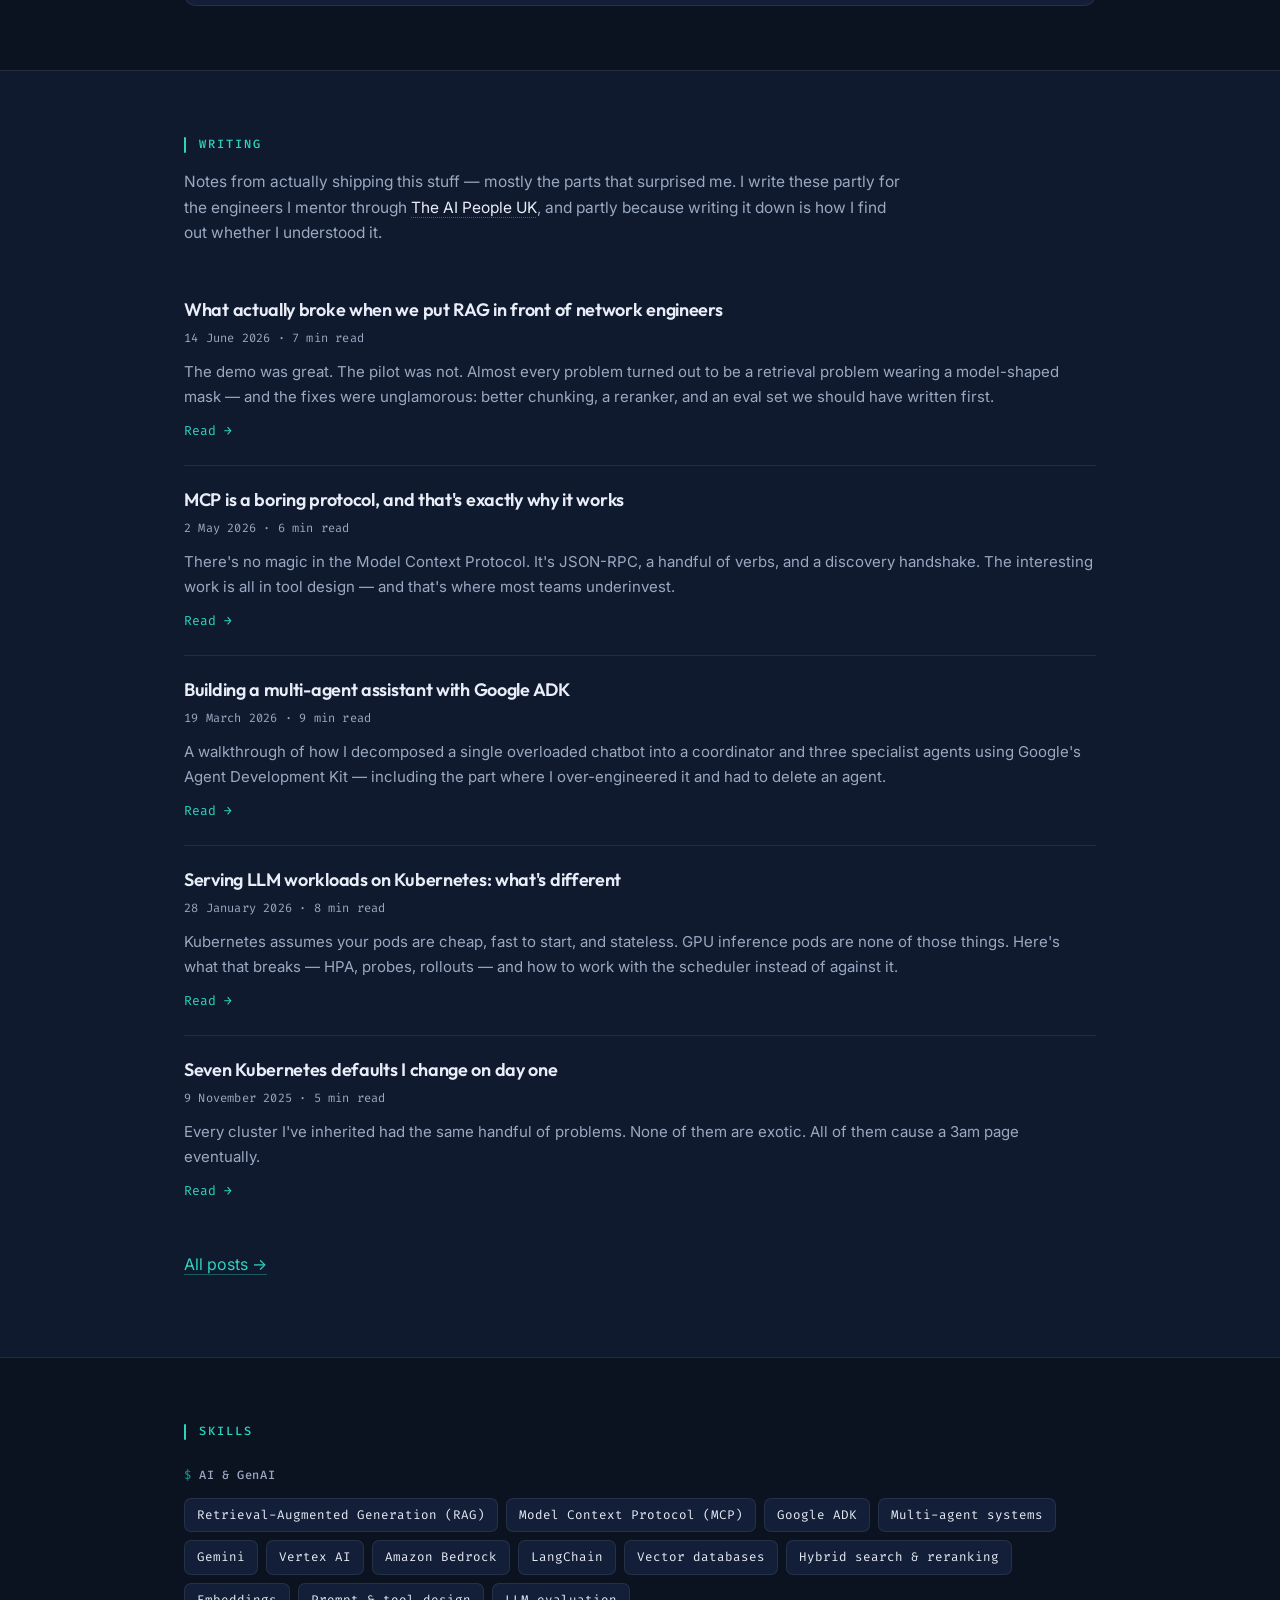
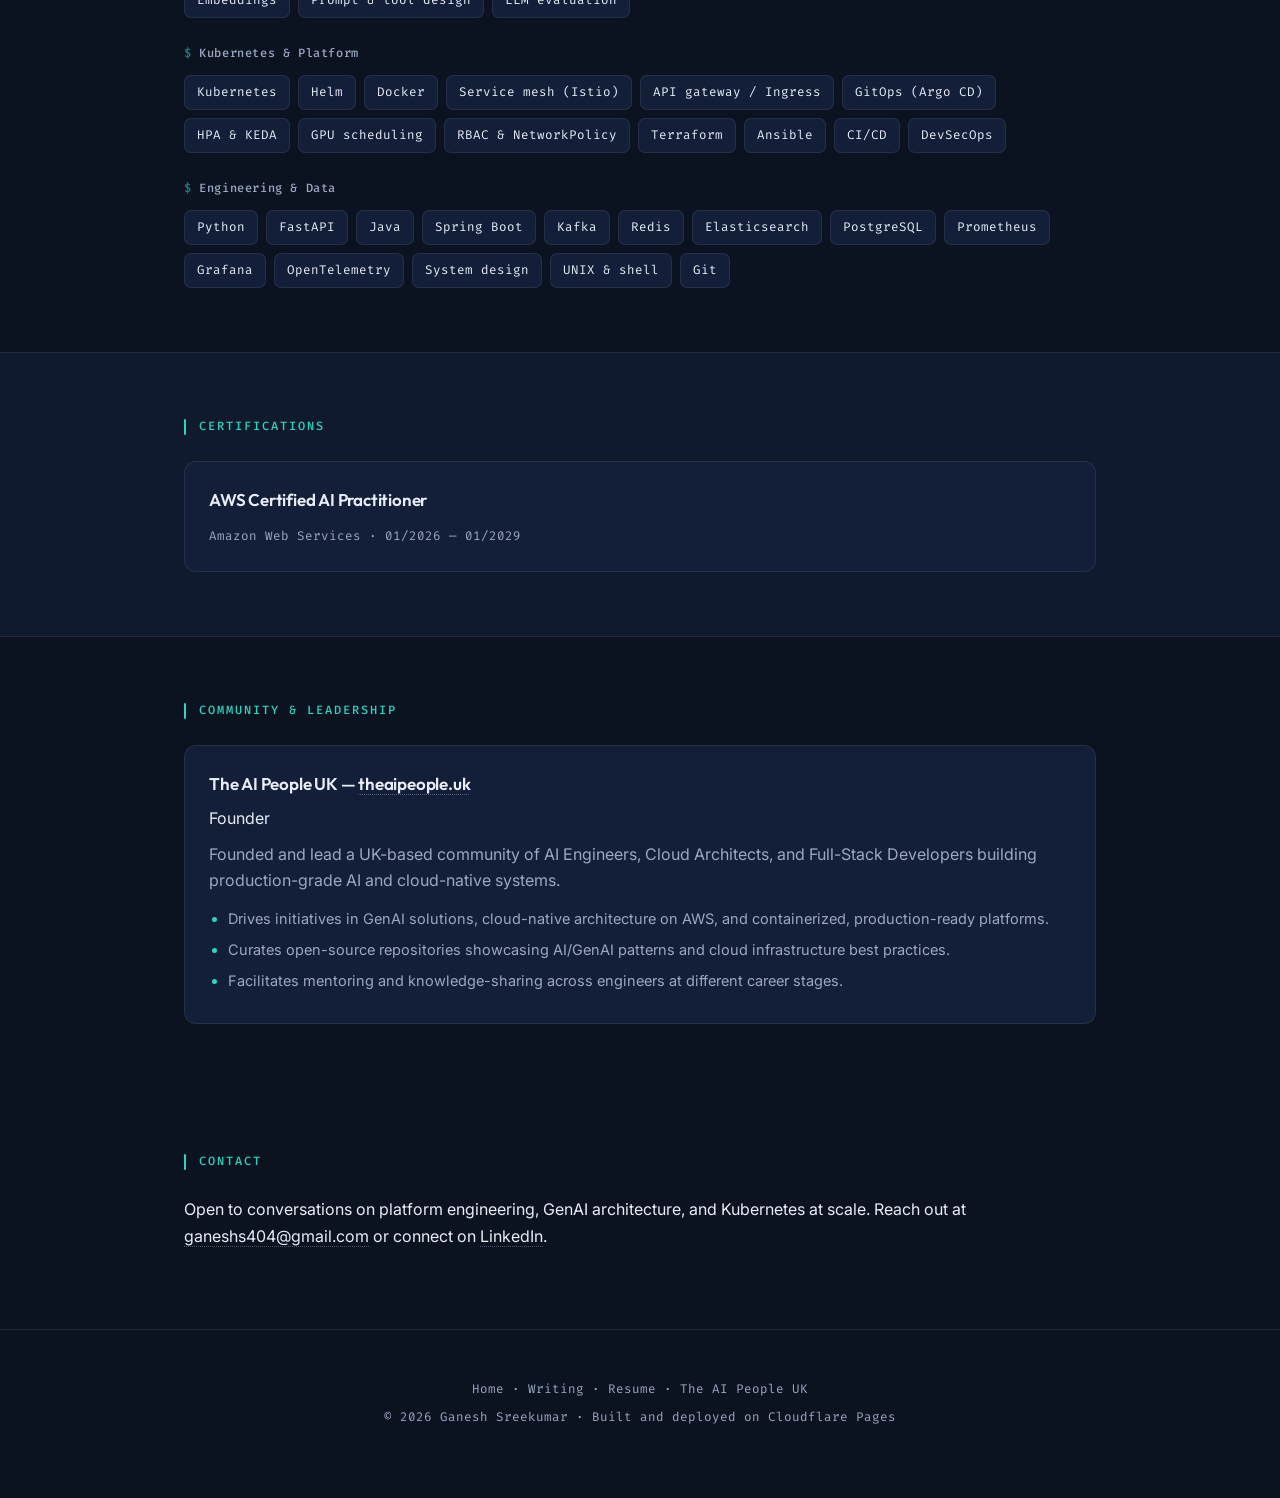
==== commit a991be9e: "Restyle: mono typography, terminal hero, motion" ====
--- a/index.html
+++ b/index.html
@@ -5,6 +5,9 @@
 <meta name="viewport" content="width=device-width, initial-scale=1.0" />
 <title>Ganesh Sreekumar — Principal Programme Manager</title>
 <meta name="description" content="Ganesh Sreekumar — engineering programme leader in London working on Kubernetes platforms and production GenAI systems: RAG, MCP, and multi-agent assistants built with Google ADK." />
+<link rel="preconnect" href="https://fonts.googleapis.com" />
+<link rel="preconnect" href="https://fonts.gstatic.com" crossorigin />
+<link rel="stylesheet" href="https://fonts.googleapis.com/css2?family=Inter:wght@400;500;600&family=Outfit:wght@500;600;700&family=Fira+Code:wght@400;500&display=swap" />
 <link rel="stylesheet" href="styles.css" />
 </head>
 <body>
@@ -25,6 +28,7 @@
 
 <section class="hero">
   <div class="wrap">
+    <p class="status"><span class="dot"></span> Open to Principal / Head of Platform roles</p>
     <h1>Ganesh Sreekumar</h1>
     <p class="role">Principal Programme Manager — GenAI &amp; Cloud-Native Platforms</p>
     <p class="summary">
@@ -44,8 +48,35 @@
       <a class="btn primary" href="resume.pdf" download>Download Resume (PDF)</a>
       <a class="btn ghost" href="#experience">View Experience</a>
     </div>
-  </div>
-</section>
+
+    <div class="terminal" aria-label="Summary of current focus">
+      <div class="terminal-bar">
+        <i></i><i></i><i></i>
+        <span class="path">~/ganesh — zsh</span>
+      </div>
+      <div class="terminal-body">
+<div class="line"><span class="prompt">$</span> <span class="cmd">whoami --focus</span></div>
+<div class="line"><span class="out">GenAI platforms on production Kubernetes.</span></div>
+<div class="line"><span class="out">RAG pipelines, MCP tool servers, multi-agent flows.</span></div>
+<div class="line">&nbsp;</div>
+<div class="line"><span class="prompt">$</span> <span class="cmd">kubectl get deployments -n genai</span></div>
+<div class="line"><span class="out">NAME                READY   STATUS    AGE</span></div>
+<div class="line"><span class="out">rag-retriever       <span class="key">3/3</span>     Running   2y</span></div>
+<div class="line"><span class="out">mcp-network         <span class="key">2/2</span>     Running   14m</span></div>
+<div class="line"><span class="out">adk-coordinator     <span class="key">2/2</span>     Running   8m</span></div>
+<div class="line">&nbsp;</div>
+<div class="line"><span class="prompt">$</span> <span class="cursor"></span></div>
+      </div>
+    </div>
+  </div>
+</section>
+
+<div class="marquee" aria-hidden="true">
+  <div class="marquee-track">
+    <span>Kubernetes</span><span>RAG</span><span>Model Context Protocol</span><span>Google ADK</span><span>Helm</span><span>Vertex AI</span><span>Istio</span><span>Python</span><span>Argo CD</span><span>Gemini</span><span>Terraform</span><span>Kafka</span><span>Prometheus</span><span>Spring Boot</span>
+    <span>Kubernetes</span><span>RAG</span><span>Model Context Protocol</span><span>Google ADK</span><span>Helm</span><span>Vertex AI</span><span>Istio</span><span>Python</span><span>Argo CD</span><span>Gemini</span><span>Terraform</span><span>Kafka</span><span>Prometheus</span><span>Spring Boot</span>
+  </div>
+</div>
 
 <section id="about">
   <div class="wrap">
--- a/styles.css
+++ b/styles.css
@@ -1,4 +1,10 @@
+/* ==========================================================================
+   Ganesh Sreekumar — portfolio
+   Palette unchanged (navy + teal). Layout, type and motion reworked.
+   ========================================================================== */
+
 :root{
+  /* --- colours: unchanged --- */
   --bg: #0b1220;
   --bg-alt: #101a2e;
   --card: #131f38;
@@ -7,217 +13,593 @@
   --accent: #2dd4bf;
   --accent-soft: rgba(45, 212, 191, 0.14);
   --border: rgba(255,255,255,0.08);
+
+  /* --- derived --- */
+  --border-strong: rgba(255,255,255,0.14);
+  --accent-dim: rgba(45, 212, 191, 0.35);
+  --accent-glow: rgba(45, 212, 191, 0.07);
+  --code-bg: #0a101c;
+
+  /* --- type --- */
+  --font-sans: "Inter", -apple-system, BlinkMacSystemFont, "Segoe UI", Roboto, Helvetica, Arial, sans-serif;
+  --font-display: "Outfit", var(--font-sans);
+  --font-mono: "Fira Code", "JetBrains Mono", ui-monospace, SFMono-Regular, Menlo, Consolas, monospace;
+
+  /* --- motion --- */
+  --ease-out: cubic-bezier(0, 0, .2, 1);
+  --ease-in-out: cubic-bezier(.4, 0, .2, 1);
+  --dur: .18s;
+
   --max: 960px;
-}
+  --max-read: 720px;
+}
+
 *{box-sizing:border-box;}
 html{scroll-behavior:smooth;}
+
 body{
   margin:0;
-  font-family: -apple-system, BlinkMacSystemFont, "Segoe UI", Roboto, Helvetica, Arial, sans-serif;
+  font-family: var(--font-sans);
   background: var(--bg);
   color: var(--text);
-  line-height:1.6;
-}
-a{color:var(--accent); text-decoration:none;}
-a:hover{text-decoration:underline;}
+  line-height:1.65;
+  -webkit-font-smoothing:antialiased;
+  text-rendering:optimizeLegibility;
+}
+
 .wrap{max-width:var(--max); margin:0 auto; padding:0 24px;}
 
+/* ==========================================================================
+   Links — dotted underline that resolves to the accent on hover
+   ========================================================================== */
+a{
+  color: var(--accent);
+  text-decoration: underline;
+  text-decoration-color: color-mix(in srgb, var(--accent) 35%, transparent);
+  text-decoration-thickness: 1px;
+  text-underline-offset: 4px;
+  transition: color var(--dur) var(--ease-out),
+              text-decoration-color var(--dur) var(--ease-out);
+}
+a:hover{ text-decoration-color: var(--accent); }
+
+/* body-copy links read quieter until hovered */
+.article p > a,
+.summary a,
+.section-intro a,
+.community-card a{
+  color: var(--text);
+  text-decoration-style: dotted;
+  text-decoration-color: color-mix(in srgb, var(--muted) 45%, transparent);
+}
+.article p > a:hover,
+.summary a:hover,
+.section-intro a:hover,
+.community-card a:hover{
+  color: var(--accent);
+  text-decoration-style: solid;
+  text-decoration-color: var(--accent);
+}
+
+/* links that shouldn't be underlined at all */
+a.btn, a.brand, .links a, .post-item h3 a, .stack a, footer a, .post-nav a, a.more{
+  text-decoration:none;
+}
+
+/* ==========================================================================
+   Header
+   ========================================================================== */
 header.site{
-  position:sticky; top:0; z-index:10;
-  background: rgba(11,18,32,0.85);
-  backdrop-filter: blur(8px);
+  position:sticky; top:0; z-index:20;
+  background: color-mix(in srgb, var(--bg) 82%, transparent);
+  backdrop-filter: blur(10px) saturate(1.4);
+  -webkit-backdrop-filter: blur(10px) saturate(1.4);
   border-bottom:1px solid var(--border);
 }
 nav.site{
   display:flex; align-items:center; justify-content:space-between;
-  max-width:var(--max); margin:0 auto; padding:14px 24px;
-}
-nav.site .brand{font-weight:700; letter-spacing:0.3px; color:var(--text);}
-nav.site .brand:hover{text-decoration:none;}
-nav.site .links{display:flex; gap:18px; font-size:14px; flex-wrap:wrap;}
-nav.site .links a{color:var(--muted);}
-nav.site .links a:hover{color:var(--text); text-decoration:none;}
-
+  max-width:var(--max); margin:0 auto; padding:13px 24px;
+  gap:16px;
+}
+nav.site .brand{
+  font-family: var(--font-mono);
+  font-weight:600; font-size:14.5px; color:var(--text);
+  letter-spacing:-0.2px;
+  display:inline-flex; align-items:center; gap:2px;
+}
+nav.site .brand::before{ content:"~/"; color:var(--accent); opacity:.85; }
+nav.site .brand::after{
+  content:"_";
+  color:var(--accent);
+  animation: cursor-blink 1.15s step-end infinite;
+  margin-left:1px;
+}
+nav.site .links{
+  display:flex; gap:20px; font-size:13.5px; flex-wrap:wrap;
+  font-family:var(--font-mono);
+}
+nav.site .links a{ color:var(--muted); position:relative; padding:2px 0; }
+nav.site .links a::before{ content:""; color:var(--accent); opacity:0; transition:opacity var(--dur) var(--ease-out); }
+nav.site .links a:hover{ color:var(--text); }
+nav.site .links a:hover::before{ content:"/"; opacity:.7; }
+
+/* ==========================================================================
+   Hero
+   ========================================================================== */
 .hero{
-  padding:88px 0 56px;
-  background: radial-gradient(700px 300px at 20% 0%, var(--accent-soft), transparent 70%);
-}
+  position:relative;
+  padding:84px 0 60px;
+  overflow:hidden;
+}
+/* drifting accent orbs */
+.hero::before,
+.hero::after{
+  content:"";
+  position:absolute;
+  border-radius:50%;
+  pointer-events:none;
+  filter: blur(70px);
+  background: var(--accent);
+  opacity:.10;
+  animation: float-orb 22s var(--ease-in-out) infinite;
+}
+.hero::before{ width:420px; height:420px; top:-140px; left:-80px; }
+.hero::after{ width:320px; height:320px; top:20px; right:-120px; animation-delay:-8s; opacity:.07; }
+.hero > .wrap{ position:relative; z-index:1; }
+
+.status{
+  display:inline-flex; align-items:center; gap:9px;
+  font-family:var(--font-mono); font-size:12px; letter-spacing:.3px;
+  color:var(--muted);
+  border:1px solid var(--border); border-radius:999px;
+  padding:5px 13px 5px 11px;
+  margin-bottom:22px;
+  background: rgba(255,255,255,0.02);
+  animation: code-fade-in .5s var(--ease-out) both;
+}
+.status .dot{
+  position:relative; width:7px; height:7px; border-radius:50%;
+  background:var(--accent); flex:none;
+}
+.status .dot::after{
+  content:""; position:absolute; inset:0; border-radius:50%;
+  background:var(--accent);
+  animation: pulse-dot 2s var(--ease-in-out) infinite;
+}
+
 .hero h1{
-  font-size:clamp(32px, 5vw, 48px);
-  margin:0 0 6px;
-  letter-spacing:-0.5px;
+  font-family: var(--font-display);
+  font-size:clamp(34px, 5.2vw, 52px);
+  font-weight:600;
+  line-height:1.08;
+  margin:0 0 10px;
+  letter-spacing:-1.2px;
+  animation: code-fade-in .5s var(--ease-out) .06s both;
 }
 .hero .role{
+  font-family:var(--font-mono);
   color:var(--accent);
-  font-weight:600;
-  font-size:19px;
-  margin:0 0 18px;
-}
+  font-weight:500;
+  font-size:15px;
+  letter-spacing:-0.2px;
+  margin:0 0 20px;
+  animation: code-fade-in .5s var(--ease-out) .12s both;
+}
+.hero .role::before{ content:"// "; opacity:.55; }
+
 .hero .summary{
   color:var(--muted);
-  max-width:700px;
-  font-size:16px;
-}
+  max-width:660px;
+  font-size:16.5px;
+  animation: code-fade-in .5s var(--ease-out) .18s both;
+}
+
 .hero .meta{
-  display:flex; flex-wrap:wrap; gap:16px;
-  margin-top:22px; font-size:14px; color:var(--muted);
-}
-.hero .meta span{display:inline-flex; align-items:center; gap:6px;}
-.cta-row{margin-top:28px; display:flex; gap:12px; flex-wrap:wrap;}
+  display:flex; flex-wrap:wrap; gap:8px 20px;
+  margin-top:24px; font-size:13.5px; color:var(--muted);
+  font-family:var(--font-mono);
+  animation: code-fade-in .5s var(--ease-out) .24s both;
+}
+.hero .meta span{display:inline-flex; align-items:center; gap:7px;}
+
+.cta-row{
+  margin-top:30px; display:flex; gap:11px; flex-wrap:wrap;
+  animation: code-fade-in .5s var(--ease-out) .3s both;
+}
 .btn{
-  display:inline-block; padding:11px 20px; border-radius:8px;
-  font-size:14px; font-weight:600; border:1px solid var(--border);
-}
-.btn.primary{background:var(--accent); color:#04211d; border-color:var(--accent);}
-.btn.primary:hover{opacity:0.9; text-decoration:none;}
-.btn.ghost{color:var(--text);}
-.btn.ghost:hover{border-color:var(--accent); text-decoration:none;}
-
-section{padding:52px 0;}
+  display:inline-flex; align-items:center; gap:8px;
+  padding:11px 19px; border-radius:8px;
+  font-size:13.5px; font-weight:500;
+  font-family:var(--font-mono);
+  border:1px solid var(--border);
+  transition: transform var(--dur) var(--ease-out),
+              border-color var(--dur) var(--ease-out),
+              background-color var(--dur) var(--ease-out),
+              opacity var(--dur) var(--ease-out);
+}
+.btn:hover{ transform:translateY(-1px); }
+.btn.primary{ background:var(--accent); color:#04211d; border-color:var(--accent); font-weight:600; }
+.btn.primary:hover{ opacity:.9; }
+.btn.ghost{ color:var(--text); background:rgba(255,255,255,0.02); }
+.btn.ghost:hover{ border-color:var(--accent-dim); background:var(--accent-glow); }
+
+/* ==========================================================================
+   Terminal block
+   ========================================================================== */
+.terminal{
+  margin-top:36px;
+  background:var(--code-bg);
+  border:1px solid var(--border);
+  border-radius:11px;
+  overflow:hidden;
+  font-family:var(--font-mono);
+  font-size:13px;
+  line-height:1.75;
+  box-shadow: 0 18px 40px -22px rgba(0,0,0,.9);
+  animation: terminal-enter .5s var(--ease-out) .36s both;
+}
+.terminal-bar{
+  display:flex; align-items:center; gap:7px;
+  padding:10px 14px;
+  border-bottom:1px solid var(--border);
+  background: rgba(255,255,255,0.02);
+}
+.terminal-bar i{ width:10px; height:10px; border-radius:50%; background:var(--border-strong); display:block; }
+.terminal-bar i:nth-child(3){ background: color-mix(in srgb, var(--accent) 55%, transparent); }
+.terminal-bar .path{
+  margin-left:8px; font-size:11.5px; color:var(--muted); letter-spacing:.2px;
+}
+.terminal-body{ padding:15px 17px 17px; overflow-x:auto; }
+.terminal-body .line{ white-space:pre; }
+.terminal-body .prompt{ color:var(--accent); user-select:none; }
+.terminal-body .cmd{ color:var(--text); }
+.terminal-body .out{ color:var(--muted); }
+.terminal-body .key{ color:var(--accent); }
+.terminal-body .cursor{
+  display:inline-block; width:8px; height:15px;
+  background:var(--accent); vertical-align:-2px; margin-left:3px;
+  animation: cursor-blink 1.15s step-end infinite;
+}
+
+/* ==========================================================================
+   Sections
+   ========================================================================== */
+section{ padding:64px 0; position:relative; }
+section.alt{
+  background:var(--bg-alt);
+  border-top:1px solid var(--border);
+  border-bottom:1px solid var(--border);
+}
+
 section h2{
-  font-size:13px; text-transform:uppercase; letter-spacing:1.5px;
-  color:var(--accent); margin:0 0 22px;
-}
-section.alt{background:var(--bg-alt); border-top:1px solid var(--border); border-bottom:1px solid var(--border);}
-.section-intro{color:var(--muted); margin:-8px 0 26px; max-width:720px; font-size:15px;}
-
-.job{
+  font-family:var(--font-mono);
+  font-size:12px; text-transform:uppercase; letter-spacing:2px;
+  color:var(--accent); font-weight:500;
+  margin:0 0 24px;
+  padding-left:15px;
+  position:relative;
+}
+section h2::before{
+  content:"";
+  position:absolute; left:0; top:2px; bottom:2px;
+  width:2px; border-radius:2px;
+  background:var(--accent);
+  animation: accent-bar-in .45s var(--ease-out) both;
+}
+
+.section-intro{
+  color:var(--muted); margin:-10px 0 30px;
+  max-width:var(--max-read); font-size:15.5px;
+}
+
+/* ==========================================================================
+   Experience
+   ========================================================================== */
+.job{ padding:24px 0; border-top:1px solid var(--border); }
+.job:first-of-type{ border-top:none; padding-top:4px; }
+.job-head{ display:flex; justify-content:space-between; align-items:baseline; flex-wrap:wrap; gap:8px; }
+.job-head h3{ margin:0; font-size:18px; font-family:var(--font-display); font-weight:600; letter-spacing:-0.3px; }
+.job-head .dates{
+  color:var(--muted); font-size:12.5px; white-space:nowrap;
+  font-family:var(--font-mono);
+}
+.job .company{
+  color:var(--accent); font-size:13.5px; margin:3px 0 12px;
+  font-family:var(--font-mono); opacity:.9;
+}
+.job ul{ margin:0; padding-left:19px; }
+.job li{ margin-bottom:9px; font-size:15px; }
+.job li::marker{ color:var(--accent); content:"▸ "; }
+
+/* ==========================================================================
+   Skills
+   ========================================================================== */
+.skill-group{ margin-bottom:26px; }
+.skill-group:last-child{ margin-bottom:0; }
+.skill-group h3{
+  font-family:var(--font-mono);
+  font-size:12px; margin:0 0 12px; color:var(--muted);
+  font-weight:500; letter-spacing:.6px;
+}
+.skill-group h3::before{ content:"$ "; color:var(--accent); opacity:.6; }
+
+.skills{ display:flex; flex-wrap:wrap; gap:8px; }
+.skills span{
+  background:var(--card);
+  border:1px solid var(--border);
+  padding:6px 12px; border-radius:7px;
+  font-size:12.5px; color:var(--text);
+  font-family:var(--font-mono);
+  transition: border-color var(--dur) var(--ease-out),
+              color var(--dur) var(--ease-out),
+              transform var(--dur) var(--ease-out);
+}
+.skills span:hover{ border-color:var(--accent-dim); color:var(--accent); transform:translateY(-1px); }
+
+/* ==========================================================================
+   Work / deep-dive cards
+   ========================================================================== */
+.work-grid{ display:grid; gap:18px; }
+.work-card{
+  position:relative;
+  background:var(--card);
+  border:1px solid var(--border);
+  border-radius:12px;
+  padding:26px;
+  overflow:hidden;
+  transition: border-color .25s var(--ease-out), transform .25s var(--ease-out);
+}
+.work-card::after{
+  content:"";
+  position:absolute; left:0; right:0; top:0; height:1px;
+  background:linear-gradient(90deg, transparent, var(--accent), transparent);
+  opacity:0; transition:opacity .25s var(--ease-out);
+}
+.work-card:hover{ border-color:var(--border-strong); transform:translateY(-2px); }
+.work-card:hover::after{ opacity:.8; }
+
+.work-card .kicker{
+  font-family:var(--font-mono);
+  color:var(--accent); font-size:11px; text-transform:uppercase;
+  letter-spacing:1.6px; margin:0 0 11px; font-weight:500;
+}
+.work-card h3{
+  margin:0 0 12px; font-size:18px;
+  font-family:var(--font-display); font-weight:600; letter-spacing:-0.3px;
+}
+.work-card p{ margin:0 0 13px; font-size:15px; color:var(--muted); }
+.work-card p:last-child{ margin-bottom:0; }
+.work-card .label{ color:var(--text); font-weight:600; }
+.work-card ul{ margin:0 0 15px; padding-left:19px; }
+.work-card li{ margin-bottom:8px; font-size:14.5px; color:var(--muted); }
+.work-card li::marker{ color:var(--accent); }
+
+.stack{ display:flex; flex-wrap:wrap; gap:7px; margin-top:17px; }
+.stack span{
+  border:1px solid var(--border);
+  background:rgba(255,255,255,0.025);
+  padding:3.5px 10px; border-radius:6px;
+  font-size:11.5px; color:var(--muted);
+  font-family:var(--font-mono);
+}
+
+/* ==========================================================================
+   Cert / community
+   ========================================================================== */
+.cert-card, .community-card{
+  background:var(--card); border:1px solid var(--border);
+  border-radius:12px; padding:24px;
+  transition: border-color .25s var(--ease-out);
+}
+.cert-card:hover, .community-card:hover{ border-color:var(--border-strong); }
+.cert-card h3, .community-card h3{
+  margin:0 0 7px; font-size:17px;
+  font-family:var(--font-display); font-weight:600; letter-spacing:-0.2px;
+}
+.cert-card .dates{
+  color:var(--muted); font-size:12.5px; margin-bottom:0;
+  font-family:var(--font-mono);
+}
+.community-card p{ color:var(--muted); margin:10px 0 0; }
+.community-card ul{ margin:13px 0 0; padding-left:19px; }
+.community-card li{ margin-bottom:7px; font-size:14.5px; color:var(--muted); }
+.community-card li::marker{ color:var(--accent); }
+
+/* ==========================================================================
+   Writing list
+   ========================================================================== */
+.post-list{ display:grid; }
+.post-item{
   padding:22px 0; border-top:1px solid var(--border);
-}
-.job:first-of-type{border-top:none;}
-.job-head{
-  display:flex; justify-content:space-between; align-items:baseline; flex-wrap:wrap; gap:8px;
-}
-.job-head h3{margin:0; font-size:18px;}
-.job-head .dates{color:var(--muted); font-size:13px; white-space:nowrap;}
-.job .company{color:var(--muted); font-size:14px; margin:2px 0 10px;}
-.job ul{margin:0; padding-left:20px; color:var(--text);}
-.job li{margin-bottom:8px; font-size:15px;}
-.job li::marker{color:var(--accent);}
-
-.skills{display:flex; flex-wrap:wrap; gap:10px;}
-.skills span{
+  transition: padding-left .25s var(--ease-out);
+}
+.post-item:first-child{ border-top:none; }
+.post-item:hover{ padding-left:7px; }
+.post-item h3{
+  margin:0 0 7px; font-size:18px; line-height:1.35;
+  font-family:var(--font-display); font-weight:600; letter-spacing:-0.3px;
+}
+.post-item h3 a{ color:var(--text); transition:color var(--dur) var(--ease-out); }
+.post-item:hover h3 a{ color:var(--accent); }
+.post-meta{
+  color:var(--muted); font-size:12px; margin:0 0 11px;
+  font-family:var(--font-mono); letter-spacing:.2px;
+}
+.post-item p.excerpt{ color:var(--muted); margin:0; font-size:15px; }
+.post-item .more{
+  font-size:13px; display:inline-block; margin-top:11px;
+  font-family:var(--font-mono); color:var(--accent);
+  transition: transform var(--dur) var(--ease-out);
+}
+.post-item:hover .more{ transform:translateX(3px); }
+
+/* ==========================================================================
+   Article
+   ========================================================================== */
+.article{ max-width:var(--max-read); margin:0 auto; padding:64px 24px 48px; }
+.article .eyebrow{
+  font-family:var(--font-mono);
+  color:var(--accent); font-size:11.5px; text-transform:uppercase;
+  letter-spacing:1.8px; margin:0 0 16px; font-weight:500;
+}
+.article .eyebrow::before{ content:"# "; opacity:.6; }
+.article h1{
+  font-family:var(--font-display);
+  font-size:clamp(29px, 4.4vw, 40px); line-height:1.15;
+  letter-spacing:-1px; font-weight:600; margin:0 0 14px;
+}
+.article .byline{
+  color:var(--muted); font-size:12.5px; margin:0 0 30px;
+  font-family:var(--font-mono);
+}
+.article h2{
+  font-family:var(--font-display);
+  font-size:21px; text-transform:none; letter-spacing:-0.4px;
+  color:var(--text); font-weight:600; margin:42px 0 13px;
+  padding-left:0;
+}
+.article h2::before{ display:none; }
+.article h3{ font-size:17px; margin:30px 0 10px; font-family:var(--font-display); font-weight:600; }
+.article p{ font-size:16.5px; margin:0 0 19px; }
+.article ul, .article ol{ padding-left:22px; margin:0 0 19px; }
+.article li{ font-size:16.5px; margin-bottom:10px; }
+.article li::marker{ color:var(--accent); }
+.article strong{ color:#fff; font-weight:600; }
+.article hr{ border:none; border-top:1px solid var(--border); margin:40px 0; }
+.article blockquote{
+  margin:0 0 21px; padding:3px 0 3px 19px;
+  border-left:2px solid var(--accent); color:var(--muted); font-style:italic;
+}
+.article code{
+  background:rgba(255,255,255,0.055);
+  border:1px solid var(--border);
+  padding:1.5px 6px; border-radius:5px; font-size:14px;
+  font-family: var(--font-mono);
+  color:var(--accent);
+}
+.article pre{
+  position:relative;
+  background:var(--code-bg); border:1px solid var(--border);
+  border-radius:10px; padding:17px 19px; overflow-x:auto; margin:0 0 21px;
+}
+.article pre code{
+  background:none; border:none; padding:0; font-size:13.5px; line-height:1.6;
+  color:#cfe0f5; white-space:pre;
+}
+.article table{ width:100%; border-collapse:collapse; margin:0 0 21px; font-size:15px; }
+.article th, .article td{ border:1px solid var(--border); padding:9px 13px; text-align:left; }
+.article th{ background:rgba(255,255,255,0.03); font-family:var(--font-mono); font-size:12.5px; font-weight:500; color:var(--accent); }
+
+.callout{
   background:var(--card); border:1px solid var(--border);
-  padding:7px 14px; border-radius:999px; font-size:13px; color:var(--text);
-}
-.skill-group{margin-bottom:22px;}
-.skill-group:last-child{margin-bottom:0;}
-.skill-group h3{
-  font-size:14px; margin:0 0 10px; color:var(--muted); font-weight:600;
-}
-
-.cert-card, .community-card{
-  background:var(--card); border:1px solid var(--border); border-radius:12px;
-  padding:22px;
-}
-.cert-card h3, .community-card h3{margin:0 0 6px; font-size:17px;}
-.cert-card .dates{color:var(--muted); font-size:13px; margin-bottom:0;}
-.community-card p{color:var(--muted); margin:10px 0 0;}
-.community-card ul{margin:12px 0 0; padding-left:20px; color:var(--text);}
-.community-card li{margin-bottom:6px; font-size:14.5px;}
-
-/* ---------- work / deep-dive cards ---------- */
-.work-grid{display:grid; gap:18px;}
-.work-card{
-  background:var(--card); border:1px solid var(--border); border-radius:12px;
-  padding:24px;
-}
-.work-card h3{margin:0 0 4px; font-size:17px;}
-.work-card .kicker{
-  color:var(--accent); font-size:12px; text-transform:uppercase;
-  letter-spacing:1.2px; margin:0 0 12px; font-weight:600;
-}
-.work-card p{margin:0 0 12px; font-size:15px;}
-.work-card p:last-child{margin-bottom:0;}
-.work-card .label{color:var(--muted); font-weight:600;}
-.work-card ul{margin:0 0 14px; padding-left:20px;}
-.work-card li{margin-bottom:7px; font-size:14.5px;}
-.work-card li::marker{color:var(--accent);}
-.stack{display:flex; flex-wrap:wrap; gap:8px; margin-top:16px;}
-.stack span{
-  border:1px solid var(--border); background:rgba(255,255,255,0.03);
-  padding:4px 11px; border-radius:6px; font-size:12px; color:var(--muted);
-}
-
-/* ---------- writing / blog ---------- */
-.post-list{display:grid; gap:2px;}
-.post-item{
-  padding:20px 0; border-top:1px solid var(--border);
-}
-.post-item:first-child{border-top:none;}
-.post-item h3{margin:0 0 6px; font-size:17.5px; line-height:1.35;}
-.post-item h3 a{color:var(--text);}
-.post-item h3 a:hover{color:var(--accent); text-decoration:none;}
-.post-meta{color:var(--muted); font-size:13px; margin:0 0 10px;}
-.post-item p.excerpt{color:var(--muted); margin:0; font-size:15px;}
-.post-item .more{font-size:14px; display:inline-block; margin-top:10px;}
-
-/* ---------- article ---------- */
-.article{max-width:720px; margin:0 auto; padding:64px 24px 40px;}
-.article .eyebrow{
-  color:var(--accent); font-size:12px; text-transform:uppercase;
-  letter-spacing:1.4px; margin:0 0 14px; font-weight:600;
-}
-.article h1{
-  font-size:clamp(28px, 4.2vw, 38px); line-height:1.2;
-  letter-spacing:-0.5px; margin:0 0 14px;
-}
-.article .byline{color:var(--muted); font-size:13.5px; margin:0 0 34px;}
-.article h2{
-  font-size:20px; text-transform:none; letter-spacing:-0.2px;
-  color:var(--text); margin:38px 0 12px;
-}
-.article h3{font-size:16.5px; margin:28px 0 10px;}
-.article p{font-size:16.5px; margin:0 0 18px;}
-.article ul, .article ol{padding-left:22px; margin:0 0 18px;}
-.article li{font-size:16.5px; margin-bottom:9px;}
-.article li::marker{color:var(--accent);}
-.article strong{color:#fff;}
-.article hr{border:none; border-top:1px solid var(--border); margin:38px 0;}
-.article blockquote{
-  margin:0 0 20px; padding:2px 0 2px 18px;
-  border-left:2px solid var(--accent); color:var(--muted); font-style:italic;
-}
-.article code{
-  background:rgba(255,255,255,0.06); border:1px solid var(--border);
-  padding:1.5px 6px; border-radius:5px; font-size:14px;
-  font-family: ui-monospace, SFMono-Regular, Menlo, Consolas, monospace;
-}
-.article pre{
-  background:#0a101c; border:1px solid var(--border);
-  border-radius:10px; padding:16px 18px; overflow-x:auto; margin:0 0 20px;
-}
-.article pre code{
-  background:none; border:none; padding:0; font-size:13.5px; line-height:1.55;
-  color:#cfe0f5; white-space:pre;
-}
-.callout{
-  background:var(--card); border:1px solid var(--border); border-left:3px solid var(--accent);
-  border-radius:8px; padding:16px 18px; margin:0 0 22px;
-}
-.callout p{margin:0; font-size:15.5px; color:var(--muted);}
-.callout p strong{color:var(--text);}
+  border-left:2px solid var(--accent);
+  border-radius:9px; padding:17px 19px; margin:0 0 23px;
+}
+.callout p{ margin:0; font-size:15.5px; color:var(--muted); }
+.callout p strong{ color:var(--text); }
+
+.tags{ display:flex; flex-wrap:wrap; gap:7px; margin:0 0 32px; }
+.tags span{
+  border:1px solid var(--border); background:rgba(255,255,255,0.025);
+  padding:3.5px 10px; border-radius:6px; font-size:11.5px; color:var(--muted);
+  font-family:var(--font-mono);
+}
+
 .post-nav{
-  max-width:720px; margin:0 auto; padding:0 24px 70px;
+  max-width:var(--max-read); margin:0 auto; padding:0 24px 72px;
   display:flex; justify-content:space-between; gap:16px; flex-wrap:wrap;
-  font-size:14px;
-}
-.tags{display:flex; flex-wrap:wrap; gap:8px; margin:0 0 30px;}
-.tags span{
-  border:1px solid var(--border); background:rgba(255,255,255,0.03);
-  padding:3px 10px; border-radius:6px; font-size:12px; color:var(--muted);
-}
-
+  font-size:13px; font-family:var(--font-mono);
+}
+.post-nav a{ transition: transform var(--dur) var(--ease-out); display:inline-block; }
+.post-nav a:hover{ transform:translateY(-1px); }
+
+/* ==========================================================================
+   Marquee
+   ========================================================================== */
+.marquee{
+  overflow:hidden; position:relative;
+  border-top:1px solid var(--border); border-bottom:1px solid var(--border);
+  background:var(--bg-alt);
+  padding:13px 0;
+  -webkit-mask-image: linear-gradient(90deg, transparent, #000 9%, #000 91%, transparent);
+  mask-image: linear-gradient(90deg, transparent, #000 9%, #000 91%, transparent);
+}
+.marquee-track{
+  display:flex; width:max-content;
+  animation: marquee 42s linear infinite;
+}
+.marquee:hover .marquee-track{ animation-play-state:paused; }
+.marquee-track span{
+  font-family:var(--font-mono); font-size:12.5px; color:var(--muted);
+  padding:0 20px; white-space:nowrap; letter-spacing:.3px;
+}
+.marquee-track span::after{ content:"·"; color:var(--accent); margin-left:20px; opacity:.5; }
+
+/* ==========================================================================
+   Footer
+   ========================================================================== */
 footer{
-  padding:40px 0 60px; text-align:center; color:var(--muted); font-size:13px;
+  padding:42px 0 64px; text-align:center;
+  color:var(--muted); font-size:12.5px;
   border-top:1px solid var(--border);
-}
-footer a{color:var(--muted);}
-footer a:hover{color:var(--accent);}
-
+  font-family:var(--font-mono);
+}
+footer p{ margin:7px 0; }
+footer a{ color:var(--muted); }
+footer a:hover{ color:var(--accent); }
+
+/* ==========================================================================
+   Responsive
+   ========================================================================== */
 @media (max-width:640px){
-  nav.site{flex-direction:column; align-items:flex-start; gap:10px;}
-  nav.site .links{gap:14px;}
-  .hero{padding:56px 0 40px;}
-  .article{padding-top:44px;}
-}
+  nav.site{ flex-direction:column; align-items:flex-start; gap:11px; }
+  nav.site .links{ gap:14px; font-size:12.5px; }
+  .hero{ padding:52px 0 44px; }
+  .hero::before, .hero::after{ display:none; }
+  section{ padding:48px 0; }
+  .article{ padding-top:44px; }
+  .terminal{ font-size:11.5px; }
+  .work-card{ padding:20px; }
+}
+
+/* ==========================================================================
+   Motion preferences
+   ========================================================================== */
+@media (prefers-reduced-motion: reduce){
+  *, *::before, *::after{
+    animation-duration:.01ms !important;
+    animation-iteration-count:1 !important;
+    transition-duration:.01ms !important;
+    scroll-behavior:auto !important;
+  }
+}
+
+/* ==========================================================================
+   Keyframes
+   ========================================================================== */
+@keyframes cursor-blink{ 0%,50%{opacity:1} 51%,100%{opacity:0} }
+@keyframes terminal-enter{
+  0%{ opacity:0; transform:scale(.97) translateY(6px); }
+  100%{ opacity:1; transform:scale(1) translateY(0); }
+}
+@keyframes accent-bar-in{
+  0%{ opacity:0; transform-origin:top; transform:scaleY(0); }
+  100%{ opacity:1; transform-origin:top; transform:scaleY(1); }
+}
+@keyframes code-fade-in{
+  0%{ opacity:0; transform:translateY(5px); }
+  100%{ opacity:1; transform:translateY(0); }
+}
+@keyframes pulse-dot{
+  0%,100%{ opacity:.75; transform:scale(1); }
+  50%{ opacity:0; transform:scale(1.9); }
+}
+@keyframes float-orb{
+  0%,100%{ transform:translate(0) scale(1); }
+  33%{ transform:translate(30px,-20px) scale(1.05); }
+  66%{ transform:translate(-20px,15px) scale(.95); }
+}
+@keyframes marquee{
+  0%{ transform:translateX(0); }
+  100%{ transform:translateX(-50%); }
+}
